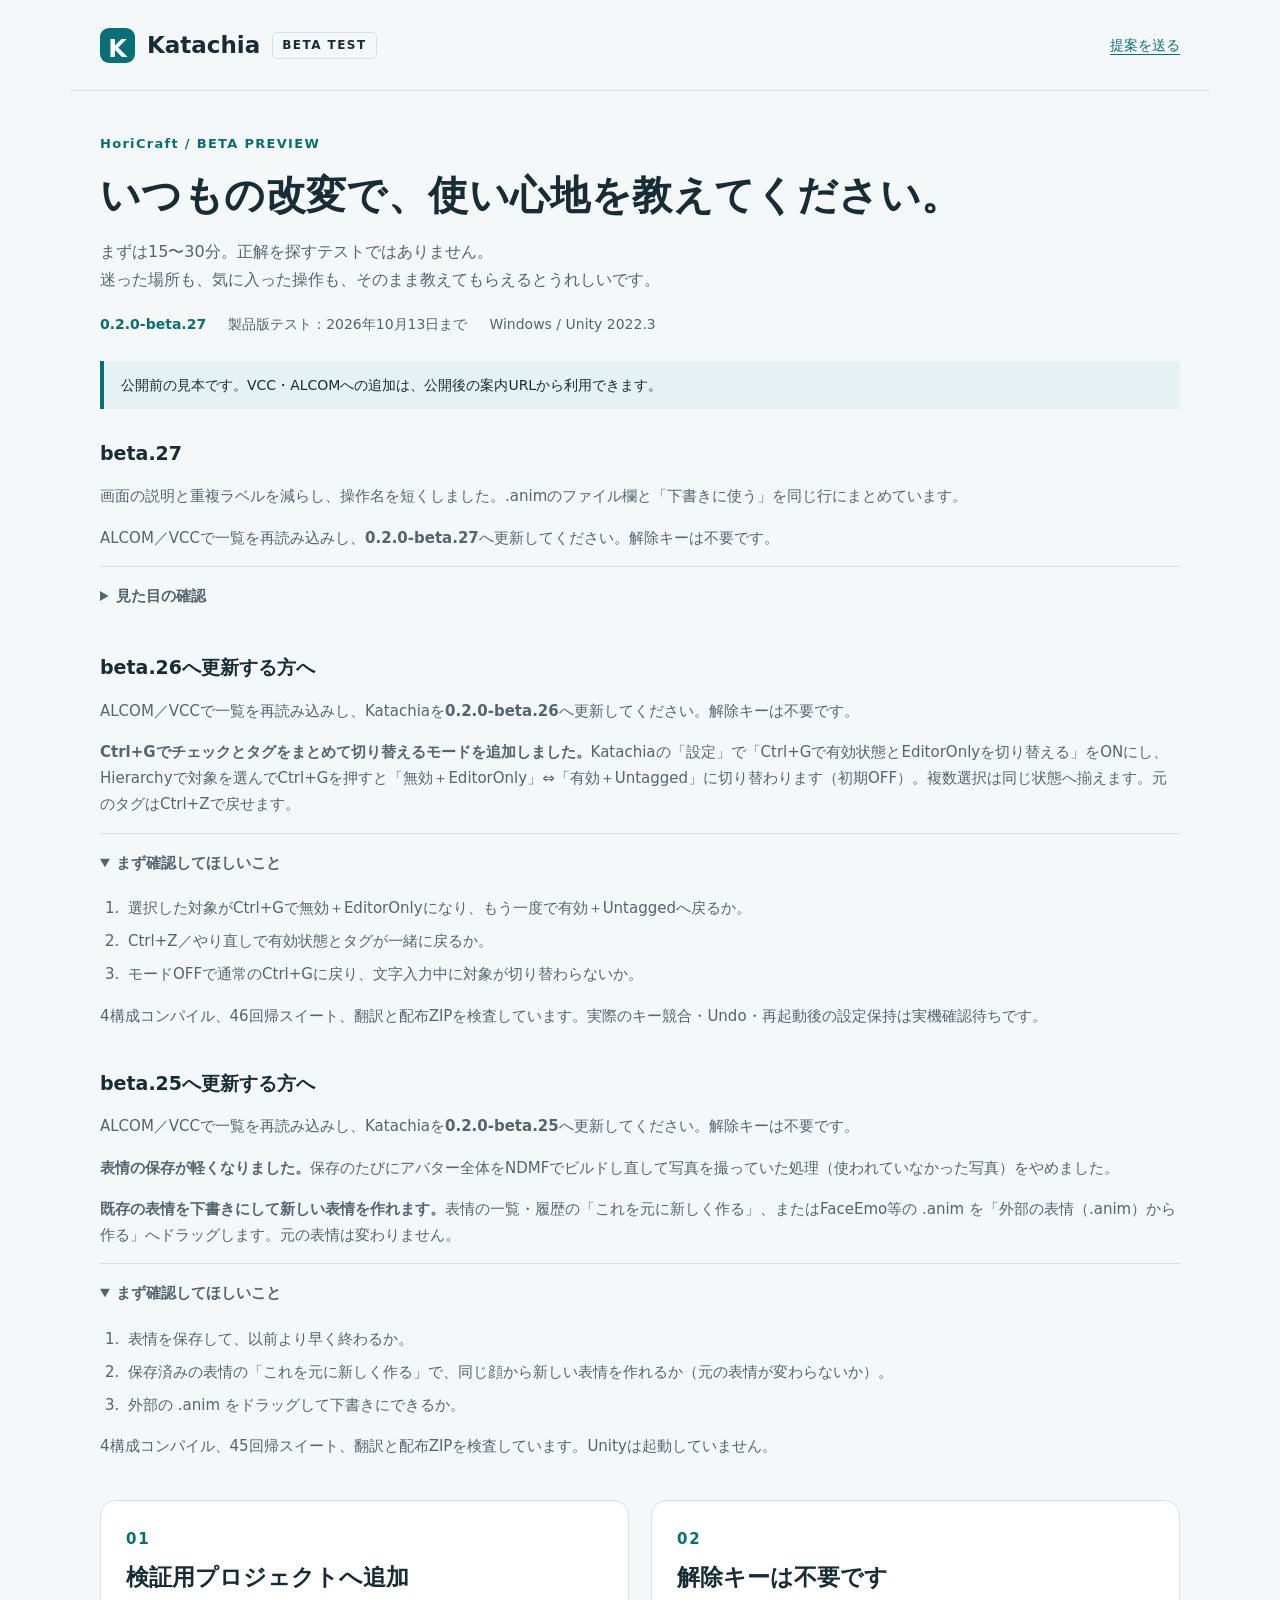
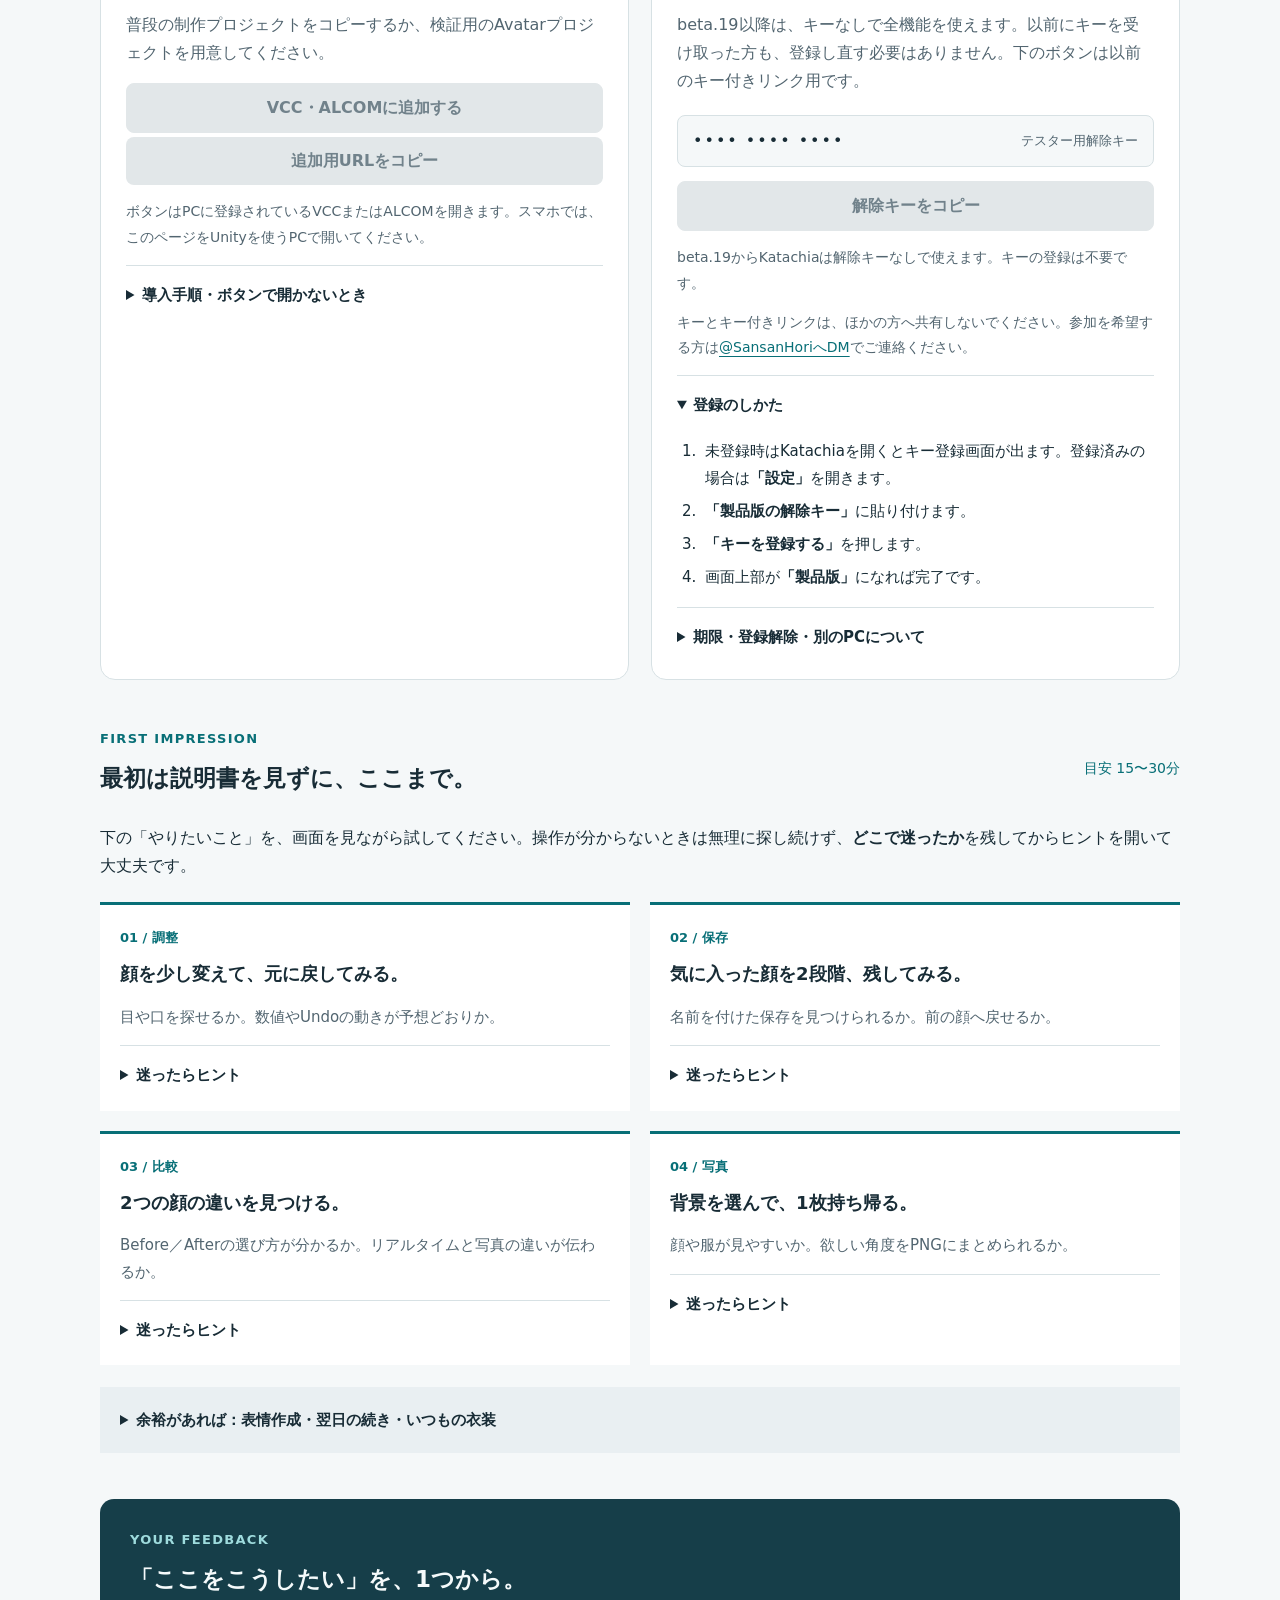
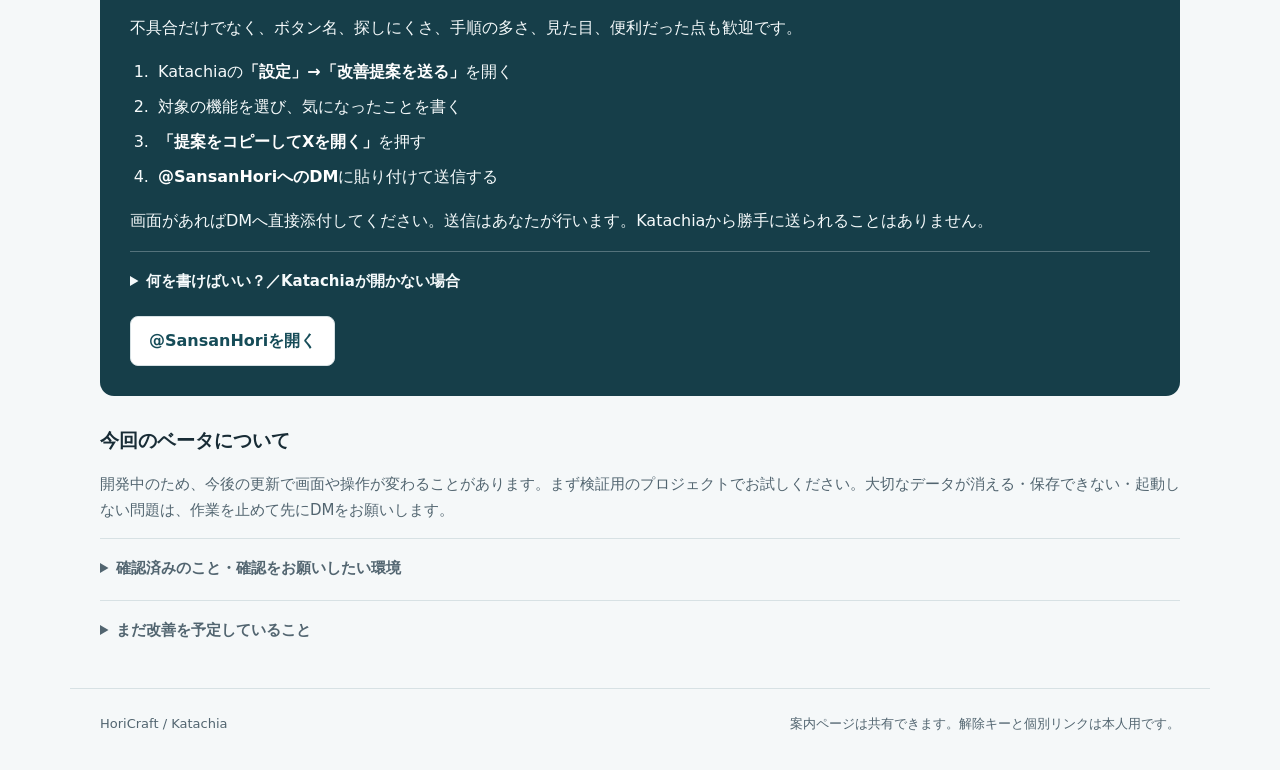
==== site/katachia/index.html @ d1d67349 "Publish Katachia beta.27 concise UI wording" ====
<!doctype html>
<html lang="ja">
<head>
<meta charset="utf-8"><meta name="viewport" content="width=device-width, initial-scale=1">
<meta name="referrer" content="no-referrer"><meta name="robots" content="noindex,nofollow,noarchive">
<meta name="description" content="Katachia ベータテストの導入、製品版キーの登録、試してほしいこと、改善提案の送り方。">
<title>Katachia｜テスターガイド</title>
<link rel="stylesheet" href="./style.css"><script type="module" src="./app.mjs"></script>
</head>
<body>
<a class="skip" href="#install">導入へ進む</a>
<header><a class="brand" href="#"><span class="symbol" aria-hidden="true">K</span>Katachia<span class="badge">BETA TEST</span></a><a class="quiet" href="#feedback">提案を送る</a></header>
<main>
<section class="intro"><p class="eyebrow">HoriCraft / BETA PREVIEW</p><h1>いつもの改変で、<br class="mobile">使い心地を教えてください。</h1><p>まずは15〜30分。正解を探すテストではありません。<br>迷った場所も、気に入った操作も、そのまま教えてもらえるとうれしいです。</p><div class="facts"><span id="version">0.2.0-beta.27</span><span>製品版テスト：2026年10月13日まで</span><span>Windows / Unity 2022.3</span></div></section>
<div id="connection" class="notice" role="status">配布情報を読み込んでいます…</div>
<section class="small-print" id="update-beta27"><h2>beta.27</h2><p>画面の説明と重複ラベルを減らし、操作名を短くしました。.animのファイル欄と「下書きに使う」を同じ行にまとめています。</p><p>ALCOM／VCCで一覧を再読み込みし、<strong>0.2.0-beta.27</strong>へ更新してください。解除キーは不要です。</p><details><summary>見た目の確認</summary><ul><li>設定・比較・撮影画面で、説明がなくても操作が分かるか。</li><li>.animのファイル欄とボタンが、狭い幅や長いファイル名でも収まるか。</li></ul><p>4構成コンパイル、46回帰スイート、翻訳979件、配布ZIPは検査済みです。実画面は確認待ちです。</p></details></section>
<section class="small-print" id="update-beta26"><h2>beta.26へ更新する方へ</h2><p>ALCOM／VCCで一覧を再読み込みし、Katachiaを<strong>0.2.0-beta.26</strong>へ更新してください。解除キーは不要です。</p><p><strong>Ctrl+Gでチェックとタグをまとめて切り替えるモードを追加しました。</strong>Katachiaの「設定」で「Ctrl+Gで有効状態とEditorOnlyを切り替える」をONにし、Hierarchyで対象を選んでCtrl+Gを押すと「無効＋EditorOnly」⇔「有効＋Untagged」に切り替わります（初期OFF）。複数選択は同じ状態へ揃えます。元のタグはCtrl+Zで戻せます。</p><details open><summary>まず確認してほしいこと</summary><ol><li>選択した対象がCtrl+Gで無効＋EditorOnlyになり、もう一度で有効＋Untaggedへ戻るか。</li><li>Ctrl+Z／やり直しで有効状態とタグが一緒に戻るか。</li><li>モードOFFで通常のCtrl+Gに戻り、文字入力中に対象が切り替わらないか。</li></ol><p>4構成コンパイル、46回帰スイート、翻訳と配布ZIPを検査しています。実際のキー競合・Undo・再起動後の設定保持は実機確認待ちです。</p></details></section>
<section class="small-print" id="update-beta25"><h2>beta.25へ更新する方へ</h2><p>ALCOM／VCCで一覧を再読み込みし、Katachiaを<strong>0.2.0-beta.25</strong>へ更新してください。解除キーは不要です。</p><p><strong>表情の保存が軽くなりました。</strong>保存のたびにアバター全体をNDMFでビルドし直して写真を撮っていた処理（使われていなかった写真）をやめました。</p><p><strong>既存の表情を下書きにして新しい表情を作れます。</strong>表情の一覧・履歴の「これを元に新しく作る」、またはFaceEmo等の .anim を「外部の表情（.anim）から作る」へドラッグします。元の表情は変わりません。</p><details open><summary>まず確認してほしいこと</summary><ol><li>表情を保存して、以前より早く終わるか。</li><li>保存済みの表情の「これを元に新しく作る」で、同じ顔から新しい表情を作れるか（元の表情が変わらないか）。</li><li>外部の .anim をドラッグして下書きにできるか。</li></ol><p>4構成コンパイル、45回帰スイート、翻訳と配布ZIPを検査しています。Unityは起動していません。</p></details></section>
<div class="onboarding">
<section id="install" class="step"><div class="step-number">01</div><h2>検証用プロジェクトへ追加</h2><p>普段の制作プロジェクトをコピーするか、検証用のAvatarプロジェクトを用意してください。</p><button id="add-repo" class="primary" disabled>VCC・ALCOMに追加する</button><button id="copy-repo" class="text-button" disabled>追加用URLをコピー</button><p class="hint">ボタンはPCに登録されているVCCまたはALCOMを開きます。スマホでは、このページをUnityを使うPCで開いてください。</p><details><summary>導入手順・ボタンで開かないとき</summary><ol><li>VCC／ALCOMでリポジトリの追加を確認します。</li><li>「ベータ版／プレリリースを表示」をONにします。</li><li>検証用プロジェクトのパッケージ管理で<strong>Katachia</strong>を追加します。</li><li>Unityを開き、上のメニューから<strong>HoriCraft → Katachia</strong>を開きます。</li></ol><p>VCCでベータが見えないとき：Settings → Packages → Show Pre-Release PackagesをON。ALCOMでは設定のプレリリース表示を確認してください。</p><p>ボタンが開かない場合は「追加用URLをコピー」し、VCCのSettings → Packages → Add Repository、またはALCOMのリポジトリ追加欄へ貼り付けてください。</p></details></section>
<section class="step"><div class="step-number">02</div><h2>解除キーは不要です</h2><p>beta.19以降は、キーなしで全機能を使えます。以前にキーを受け取った方も、登録し直す必要はありません。下のボタンは以前のキー付きリンク用です。</p><div class="key-summary"><span aria-hidden="true">•••• •••• ••••</span><span id="recipient">テスター用解除キー</span></div><button id="copy-key" class="primary" disabled>解除キーをコピー</button><p class="hint" id="key-hint">個別DMで受け取ったキー付きリンクから開くとコピーできます。Katachiaの利用には有効な解除キーが必要です。</p><p class="hint">キーとキー付きリンクは、ほかの方へ共有しないでください。参加を希望する方は<a href="https://x.com/SansanHori" target="_blank" rel="noopener noreferrer">@SansanHoriへDM</a>でご連絡ください。</p><details open><summary>登録のしかた</summary><ol><li>未登録時はKatachiaを開くとキー登録画面が出ます。登録済みの場合は<strong>「設定」</strong>を開きます。</li><li><strong>「製品版の解除キー」</strong>に貼り付けます。</li><li><strong>「キーを登録する」</strong>を押します。</li><li>画面上部が<strong>「製品版」</strong>になれば完了です。</li></ol></details><details><summary>期限・登録解除・別のPCについて</summary><p>2026年10月13日まで製品版を試せます。期限後はキー登録画面へ戻ります。保存した顔・表情・写真は削除されません。</p><p>キー登録を外す操作は、設定の「このPCのキー登録を解除」です。誤ったキーで上書きしようとしても、現在の有効な登録は維持する設計です。</p><p>キーの登録はPCごとです。更新時の再登録は通常不要です。キーが通らない場合は、キー本文を報告画像に入れず、表示された案内をDMで教えてください。</p></details></section>
</div>
<section class="try" id="try"><div class="section-title"><div><p class="eyebrow">FIRST IMPRESSION</p><h2>最初は説明書を見ずに、ここまで。</h2></div><span class="time">目安 15〜30分</span></div><p>下の「やりたいこと」を、画面を見ながら試してください。操作が分からないときは無理に探し続けず、<strong>どこで迷ったか</strong>を残してからヒントを開いて大丈夫です。</p>
<div class="missions">
<article><span>01 / 調整</span><h3>顔を少し変えて、元に戻してみる。</h3><p>目や口を探せるか。数値やUndoの動きが予想どおりか。</p><details><summary>迷ったらヒント</summary><p>アバターを選び、「顔を整える」でメッシュと項目を選びます。少し動かしてCtrl+Z／Undoで戻します。調整した値は実際のアバターにも反映されます。</p></details></article>
<article><span>02 / 保存</span><h3>気に入った顔を2段階、残してみる。</h3><p>名前を付けた保存を見つけられるか。前の顔へ戻せるか。</p><details><summary>迷ったらヒント</summary><p>「今の顔を保存」で1件保存し、少し変更してもう1件保存します。「履歴」から「この顔に戻す」で値を戻せます。顔を保存すると写真も自動撮影します。</p></details></article>
<article><span>03 / 比較</span><h3>2つの顔の違いを見つける。</h3><p>Before／Afterの選び方が分かるか。リアルタイムと写真の違いが伝わるか。</p><details><summary>迷ったらヒント</summary><p>「顔を整える」→「保存した顔と比べる」でBeforeに保存した顔、Afterに今の顔を選び、値を動かしてみてください。比較の細かい設定にある「保存した写真で比べる」では保存時の写真を使います。撮り直す場合は「写真撮影」へ進みます。</p></details></article>
<article><span>04 / 写真</span><h3>背景を選んで、1枚持ち帰る。</h3><p>顔や服が見やすいか。欲しい角度をPNGにまとめられるか。</p><details><summary>迷ったらヒント</summary><p>「写真撮影」で撮る顔と並べ方を選び、「撮影」ボタンを押します。角度を増やすときは「複数撮影設定」を開きます。背景はプレビュー付近の「背景」から選べます。完成画像は別の窓で確認でき、撮影したフォルダーへ進めます。過去の保存写真の背景は、現在の背景を変えただけでは変わりません。</p></details></article>
</div>
<details class="optional"><summary>余裕があれば：表情作成・翌日の続き・いつもの衣装</summary><p>「表情を作る」で名前を付け、「設定」→「作った表情 (.anim)」から編集できるか。シーンを保存してUnityを開き直しても、顔と写真が残るか。いつもの衣装や小さい画面でも操作しやすいか。試せる範囲で十分です。</p></details></section>
<section class="feedback" id="feedback"><p class="eyebrow">YOUR FEEDBACK</p><h2>「ここをこうしたい」を、1つから。</h2><p>不具合だけでなく、ボタン名、探しにくさ、手順の多さ、見た目、便利だった点も歓迎です。</p><ol class="feedback-route"><li>Katachiaの<strong>「設定」→「改善提案を送る」</strong>を開く</li><li>対象の機能を選び、気になったことを書く</li><li><strong>「提案をコピーしてXを開く」</strong>を押す</li><li><strong>@SansanHoriへのDM</strong>に貼り付けて送信する</li></ol><p>画面があればDMへ直接添付してください。送信はあなたが行います。Katachiaから勝手に送られることはありません。</p><details><summary>何を書けばいい？／Katachiaが開かない場合</summary><p>「何をしたかったか → 何を押したか → 何が起きたか」を短く書けば十分です。環境情報はKatachia側で自動補足します。開けない場合は、同じ内容を直接DMしてください。</p><blockquote>目だけ調整したくてEyeを押しました。項目は減りましたが、下の空白が長くて迷いました。結果に合わせて一覧が短くなるとうれしいです。</blockquote><p>キー欄・個人名・公開したくないアバターなどが写っていないか、画像を送る前に確認してください。詳細ログは手元に保存されるので、必要な場合だけ追加でお願いします。</p></details><a class="secondary" href="https://x.com/SansanHori" target="_blank" rel="noopener noreferrer">@SansanHoriを開く</a></section>
<section class="small-print"><h2>今回のベータについて</h2><p>開発中のため、今後の更新で画面や操作が変わることがあります。まず検証用のプロジェクトでお試しください。大切なデータが消える・保存できない・起動しない問題は、作業を止めて先にDMをお願いします。</p><details><summary>確認済みのこと・確認をお願いしたい環境</summary><p>開発者のWindows／Unity 2022.3.22f1環境では、キー登録、再起動後の製品版維持、無効キー入力時の登録保持、解除と再登録、更新後の顔と写真の保持を確認しています。beta.7のハート背景は、保存後の背景変更とUnity再起動後にも保持されました。</p><p>beta.9はTest Projectへの更新、製品版の維持、既存の顔と写真の保持を本人確認済みです。Sioで正面PNGの位置、結果の全体表示、比較の移動操作なども確認しています。過去の本人結果を、beta.17の合格には転記していません。beta.17の実操作・新規導入は確認をお願いします。すべてのアバターや衣装、背景・角度での保証ではありません。Unity 6は未検証です。</p></details><details><summary>まだ改善を予定していること</summary><p>beta.17ではNDMF準備待ちと撮影・比較の挙動を整理しました。実際の髪や材質、表情・ポーズごとの描画は引き続き確認が必要です。X共有は利用者が最後に選ぶ操作です。気になった点は、予定にありそうでも送っていただいて大丈夫です。</p></details></section>
<div id="toast" role="status" aria-live="polite"></div>
<dialog id="copy-fallback"><h2>選択してコピーしてください</h2><p>ブラウザが自動コピーを許可しませんでした。下の文字を選択し、Ctrl+C（スマホは長押し）でコピーできます。</p><textarea id="copy-value" readonly spellcheck="false" aria-label="コピーする文字"></textarea><button id="close-copy">閉じる</button></dialog>
</main><footer>HoriCraft / Katachia <span>案内ページは共有できます。解除キーと個別リンクは本人用です。</span></footer>
</body></html>
---- site/katachia/style.css ----
:root{color-scheme:light;--ink:#182c36;--muted:#526570;--accent:#086f77;--edge:#d7e1e4;--paper:#f5f8f9;font-family:system-ui,-apple-system,"Segoe UI","Noto Sans JP",sans-serif;font-size:16px;line-height:1.75}*{box-sizing:border-box}body{margin:0;background:var(--paper);color:var(--ink)}button,a,summary{-webkit-tap-highlight-color:transparent}a{color:var(--accent);text-underline-offset:4px}a:focus-visible,button:focus-visible,summary:focus-visible,textarea:focus-visible{outline:3px solid #df7c23;outline-offset:4px}header,main,footer{max-width:1140px;margin:auto}header{padding:25px 30px;display:flex;align-items:center;justify-content:space-between;gap:16px;border-bottom:1px solid var(--edge)}.brand{display:flex;gap:12px;align-items:center;text-decoration:none;color:var(--ink);font-size:23px;font-weight:750;flex-wrap:wrap}.symbol{display:grid;place-items:center;width:35px;height:35px;background:var(--accent);color:white;border-radius:9px;font-size:24px}.badge{font-size:12px;letter-spacing:.12em;border:1px solid var(--edge);padding:2px 9px;border-radius:5px}.quiet{font-size:14px;white-space:nowrap}main{padding:0 30px}.intro{padding:42px 0 24px}.eyebrow{color:var(--accent);font-size:13px;font-weight:750;letter-spacing:.1em;margin:0 0 10px}h1{font-size:clamp(26px,3.7vw,40px);line-height:1.45;letter-spacing:.01em;margin:0 0 14px}h2{font-size:23px;line-height:1.55;margin:8px 0 12px}h3{font-size:18px;line-height:1.6;margin:9px 0}.intro>p:not(.eyebrow){color:var(--muted);margin:0 0 18px}.facts{display:flex;gap:8px 22px;flex-wrap:wrap;font-size:14px;color:var(--muted)}.facts span:first-child{color:var(--accent);font-weight:750}.notice{padding:12px 17px;border-left:4px solid var(--accent);background:#e5f1f2;font-size:14px;margin:0 0 24px}.notice.error{background:#fff0e7;border-color:#a95412}.onboarding{display:grid;grid-template-columns:1fr 1fr;gap:22px}.step{background:white;border:1px solid var(--edge);border-radius:15px;padding:25px}.step-number{color:var(--accent);font-size:15px;font-weight:800;letter-spacing:.12em}.step>p{color:var(--muted)}button,.secondary{font:inherit;font-weight:650;font-size:16px;cursor:pointer;min-height:48px;border-radius:8px;padding:10px 18px;border:1px solid var(--edge);display:inline-block}.primary{width:100%;background:var(--accent);color:white;border-color:var(--accent)}button:hover:not(:disabled),.secondary:hover{filter:brightness(.94)}button:disabled{background:#e2e7e9;color:#71828b;border-color:#e2e7e9;cursor:not-allowed}.text-button{display:block;width:100%;background:transparent;color:var(--accent);border:0;margin:4px 0 10px}.hint{font-size:14px;color:var(--muted);line-height:1.8}details{border-top:1px solid var(--edge);margin-top:15px;padding-top:12px}summary{cursor:pointer;font-weight:650;font-size:15px;padding:4px 0}details p,details li{font-size:15px}ol{padding-left:24px}li{padding-left:4px;margin-bottom:7px}.key-summary{border:1px solid var(--edge);background:var(--paper);border-radius:8px;margin:20px 0 14px;padding:11px 15px;display:flex;align-items:center;justify-content:space-between;gap:12px;flex-wrap:wrap}.key-summary>span:first-child{letter-spacing:2px}.key-summary>span:last-child{font-size:13px;color:var(--muted)}.try{margin-top:48px}.section-title{display:flex;justify-content:space-between;align-items:center;gap:12px;flex-wrap:wrap}.time{color:var(--accent);font-size:14px}.missions{display:grid;grid-template-columns:1fr 1fr;gap:20px;margin:22px 0}.missions article{border-top:3px solid var(--accent);padding:18px 20px;background:white}.missions article>span{font-size:13px;color:var(--accent);font-weight:700}.missions article>p{color:var(--muted);font-size:15px}.optional{background:#e9eff2;padding:16px 20px;border:0}.feedback{margin:46px 0 28px;padding:30px;background:#163e49;color:#f5fafb;border-radius:14px}.feedback .eyebrow{color:#9edbdd}.feedback details{border-color:#54727b}.feedback .secondary{background:white;color:#164c58;margin-top:18px;text-decoration:none}.feedback-route{counter-reset:route}.feedback strong{color:#fff}blockquote{border-left:3px solid #80c7cc;margin:14px 0;padding:7px 18px;background:#24535f}.small-print{margin:30px 0 40px;color:var(--muted);font-size:15px}.small-print h2{font-size:19px;color:var(--ink)}footer{border-top:1px solid var(--edge);padding:24px 30px 35px;font-size:13px;color:var(--muted);display:flex;justify-content:space-between;gap:15px;flex-wrap:wrap}.mobile{display:none}.skip{position:absolute;left:-9999px}.skip:focus{left:20px;top:10px;z-index:9;background:white;padding:10px}#toast:not(:empty){position:fixed;bottom:20px;left:50%;transform:translateX(-50%);max-width:min(92vw,650px);padding:14px 24px;background:#142d38;color:white;border-radius:9px;box-shadow:0 5px 30px #0003;z-index:10;font-size:15px}dialog{border:1px solid var(--edge);border-radius:12px;max-width:560px;width:90vw;padding:24px}dialog::backdrop{background:#142d3899}textarea{width:100%;min-height:160px;resize:vertical;overflow-wrap:anywhere;font:14px/1.6 monospace;margin:12px 0}@media(max-width:720px){header{padding:18px 18px}.brand{font-size:20px;gap:8px}.badge{font-size:11px}main{padding:0 18px}.intro{padding-top:30px}.onboarding,.missions{grid-template-columns:1fr}.step{padding:22px}.feedback{padding:23px}.mobile{display:initial}.facts{gap:6px 14px}.try{margin-top:32px}h2{font-size:21px}footer{padding:22px 18px}.quiet{font-size:13px}}@media(prefers-reduced-motion:no-preference){html{scroll-behavior:smooth}}@media print{header,.onboarding button,.feedback .secondary,#toast,dialog{display:none}body{background:white;color:black}.onboarding,.missions{display:block}.step,.missions article{break-inside:avoid;margin-bottom:12px}.feedback{color:black;background:white;border:1px solid #ccc}.feedback .eyebrow,.feedback strong{color:black}details{display:block}footer{font-size:12px}}
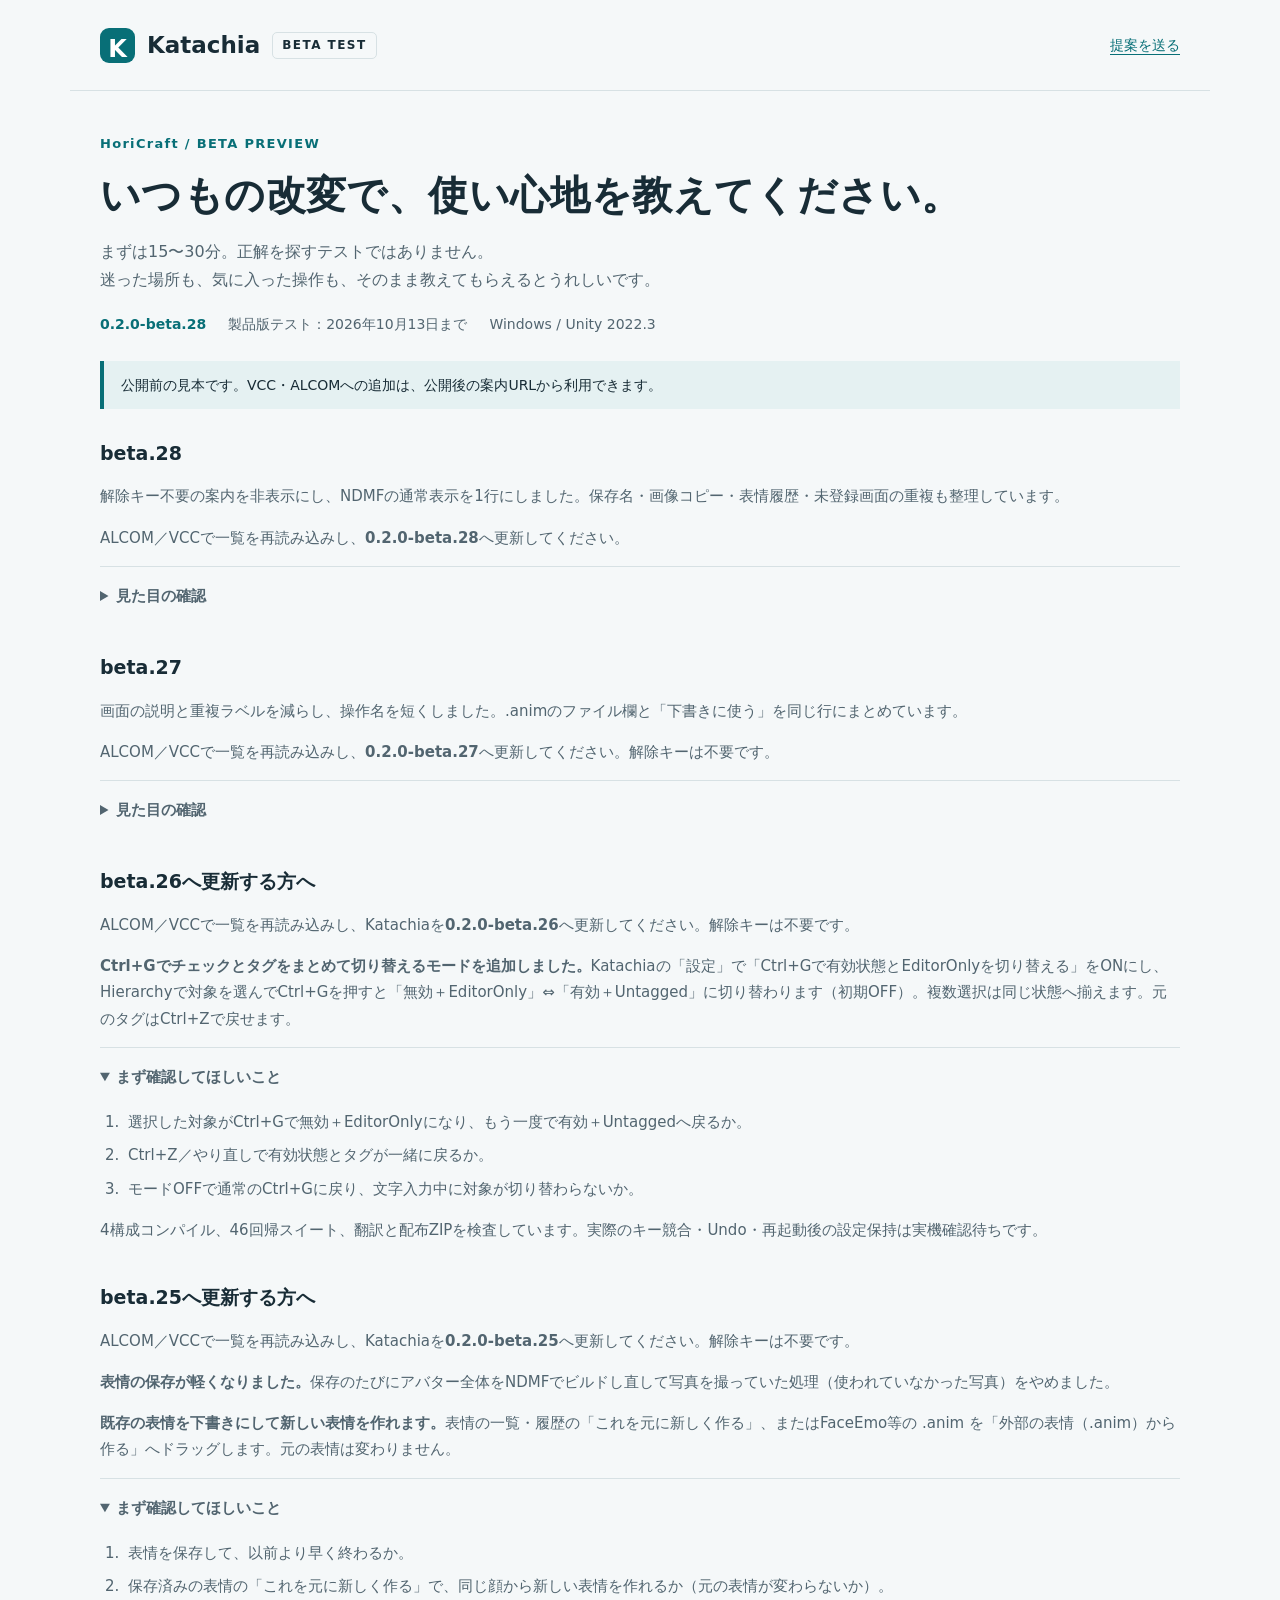
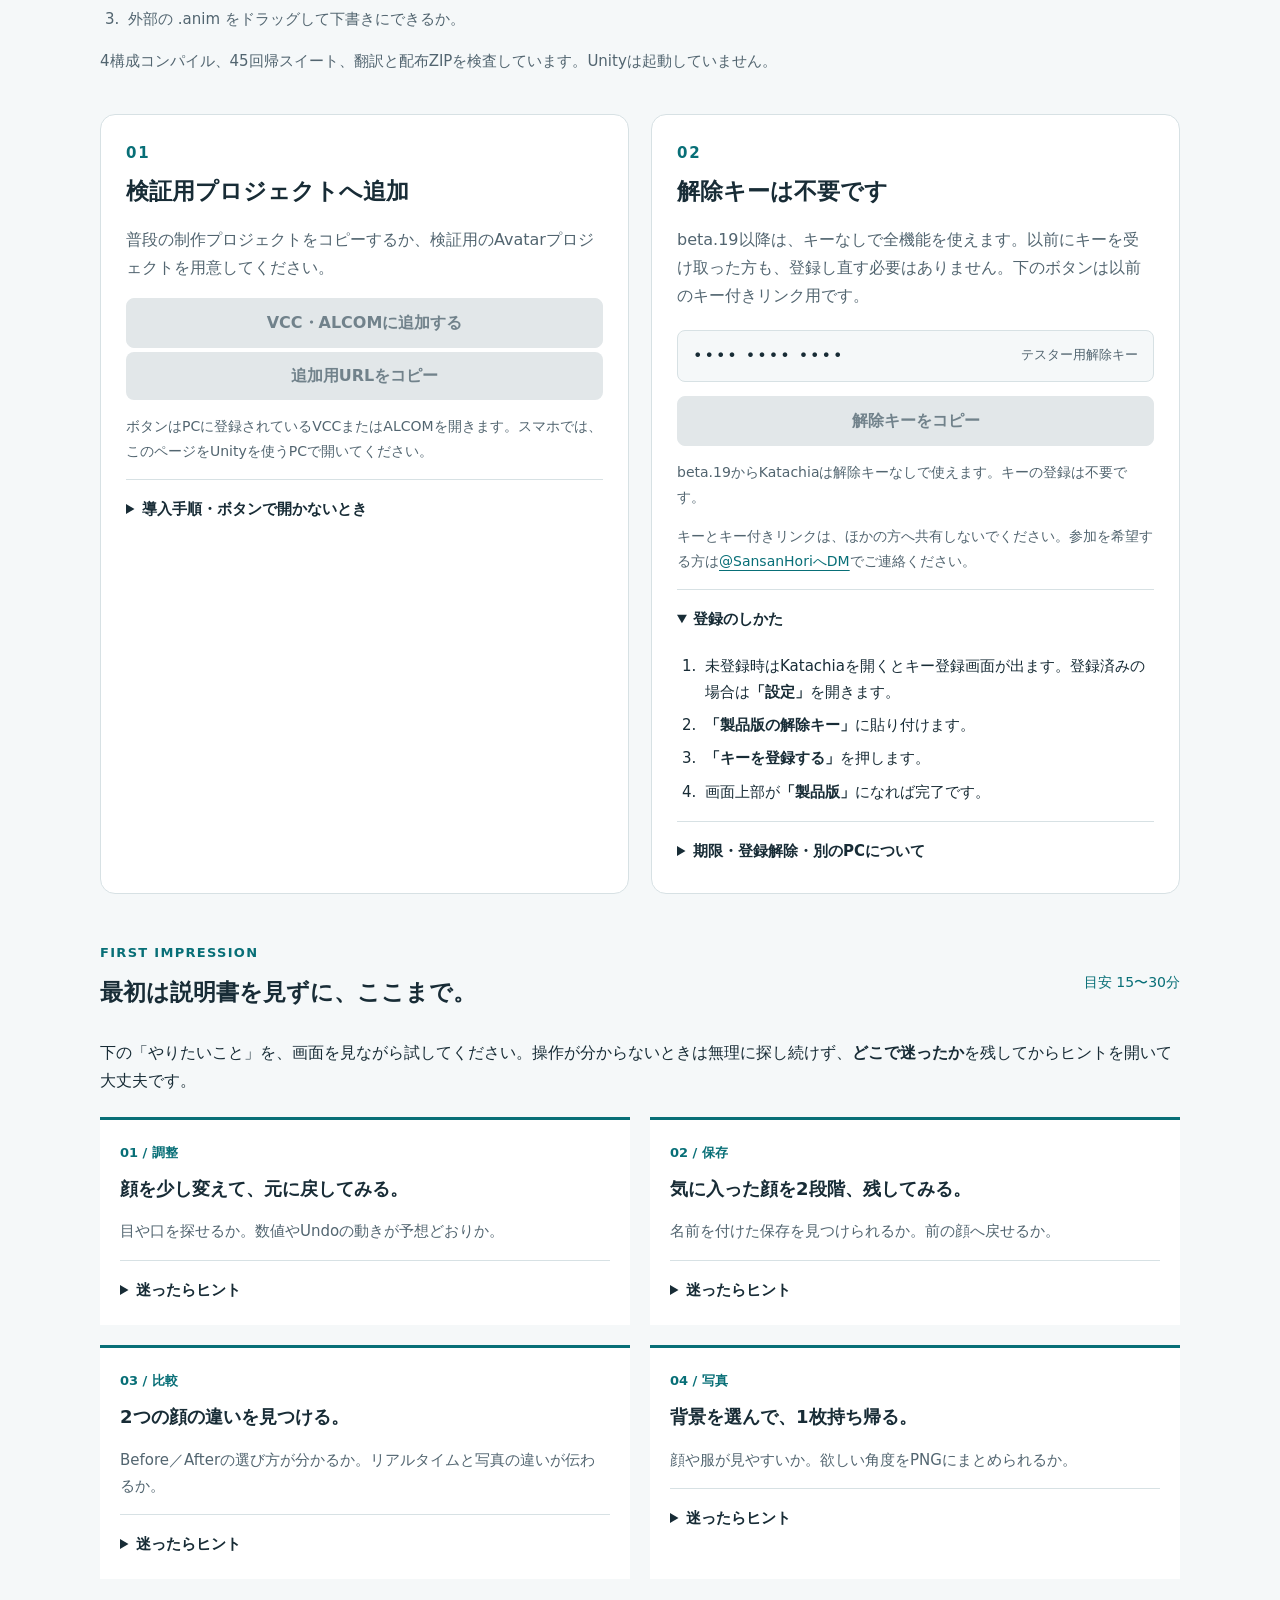
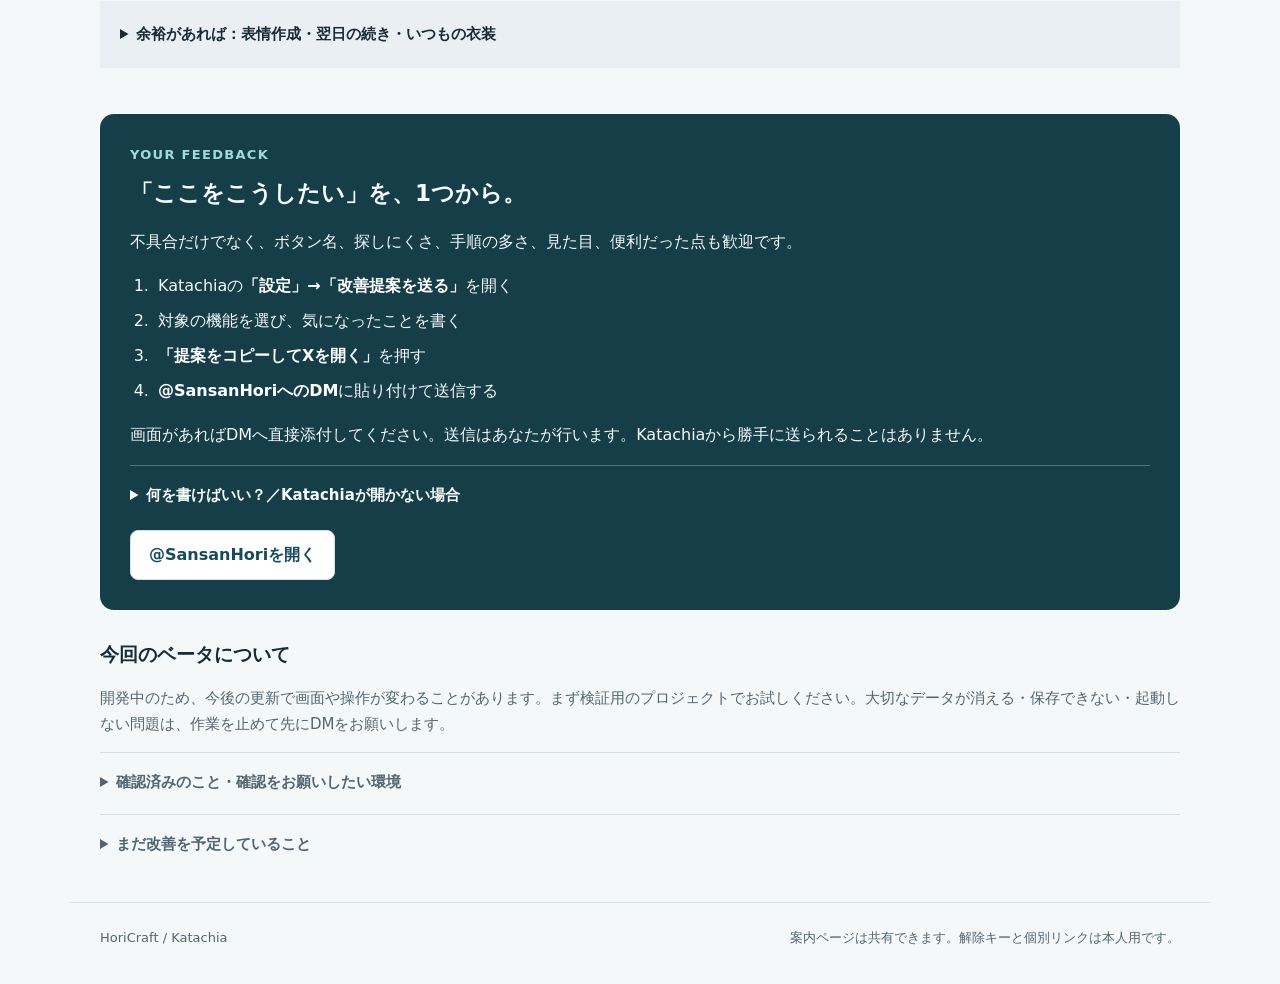
==== commit 99499cbd: "Publish Katachia beta.28 visual-review cleanup" ====
--- a/site/katachia/index.html
+++ b/site/katachia/index.html
@@ -11,8 +11,9 @@
 <a class="skip" href="#install">導入へ進む</a>
 <header><a class="brand" href="#"><span class="symbol" aria-hidden="true">K</span>Katachia<span class="badge">BETA TEST</span></a><a class="quiet" href="#feedback">提案を送る</a></header>
 <main>
-<section class="intro"><p class="eyebrow">HoriCraft / BETA PREVIEW</p><h1>いつもの改変で、<br class="mobile">使い心地を教えてください。</h1><p>まずは15〜30分。正解を探すテストではありません。<br>迷った場所も、気に入った操作も、そのまま教えてもらえるとうれしいです。</p><div class="facts"><span id="version">0.2.0-beta.27</span><span>製品版テスト：2026年10月13日まで</span><span>Windows / Unity 2022.3</span></div></section>
+<section class="intro"><p class="eyebrow">HoriCraft / BETA PREVIEW</p><h1>いつもの改変で、<br class="mobile">使い心地を教えてください。</h1><p>まずは15〜30分。正解を探すテストではありません。<br>迷った場所も、気に入った操作も、そのまま教えてもらえるとうれしいです。</p><div class="facts"><span id="version">0.2.0-beta.28</span><span>製品版テスト：2026年10月13日まで</span><span>Windows / Unity 2022.3</span></div></section>
 <div id="connection" class="notice" role="status">配布情報を読み込んでいます…</div>
+<section class="small-print" id="update-beta28"><h2>beta.28</h2><p>解除キー不要の案内を非表示にし、NDMFの通常表示を1行にしました。保存名・画像コピー・表情履歴・未登録画面の重複も整理しています。</p><p>ALCOM／VCCで一覧を再読み込みし、<strong>0.2.0-beta.28</strong>へ更新してください。</p><details><summary>見た目の確認</summary><p>設定・表情履歴・未登録画面で、必要な操作と注意が分かるか確認してください。4構成コンパイル、46回帰スイート、翻訳977件、配布ZIPは検査済みです。β28の実画面は確認待ちです。</p></details></section>
 <section class="small-print" id="update-beta27"><h2>beta.27</h2><p>画面の説明と重複ラベルを減らし、操作名を短くしました。.animのファイル欄と「下書きに使う」を同じ行にまとめています。</p><p>ALCOM／VCCで一覧を再読み込みし、<strong>0.2.0-beta.27</strong>へ更新してください。解除キーは不要です。</p><details><summary>見た目の確認</summary><ul><li>設定・比較・撮影画面で、説明がなくても操作が分かるか。</li><li>.animのファイル欄とボタンが、狭い幅や長いファイル名でも収まるか。</li></ul><p>4構成コンパイル、46回帰スイート、翻訳979件、配布ZIPは検査済みです。実画面は確認待ちです。</p></details></section>
 <section class="small-print" id="update-beta26"><h2>beta.26へ更新する方へ</h2><p>ALCOM／VCCで一覧を再読み込みし、Katachiaを<strong>0.2.0-beta.26</strong>へ更新してください。解除キーは不要です。</p><p><strong>Ctrl+Gでチェックとタグをまとめて切り替えるモードを追加しました。</strong>Katachiaの「設定」で「Ctrl+Gで有効状態とEditorOnlyを切り替える」をONにし、Hierarchyで対象を選んでCtrl+Gを押すと「無効＋EditorOnly」⇔「有効＋Untagged」に切り替わります（初期OFF）。複数選択は同じ状態へ揃えます。元のタグはCtrl+Zで戻せます。</p><details open><summary>まず確認してほしいこと</summary><ol><li>選択した対象がCtrl+Gで無効＋EditorOnlyになり、もう一度で有効＋Untaggedへ戻るか。</li><li>Ctrl+Z／やり直しで有効状態とタグが一緒に戻るか。</li><li>モードOFFで通常のCtrl+Gに戻り、文字入力中に対象が切り替わらないか。</li></ol><p>4構成コンパイル、46回帰スイート、翻訳と配布ZIPを検査しています。実際のキー競合・Undo・再起動後の設定保持は実機確認待ちです。</p></details></section>
 <section class="small-print" id="update-beta25"><h2>beta.25へ更新する方へ</h2><p>ALCOM／VCCで一覧を再読み込みし、Katachiaを<strong>0.2.0-beta.25</strong>へ更新してください。解除キーは不要です。</p><p><strong>表情の保存が軽くなりました。</strong>保存のたびにアバター全体をNDMFでビルドし直して写真を撮っていた処理（使われていなかった写真）をやめました。</p><p><strong>既存の表情を下書きにして新しい表情を作れます。</strong>表情の一覧・履歴の「これを元に新しく作る」、またはFaceEmo等の .anim を「外部の表情（.anim）から作る」へドラッグします。元の表情は変わりません。</p><details open><summary>まず確認してほしいこと</summary><ol><li>表情を保存して、以前より早く終わるか。</li><li>保存済みの表情の「これを元に新しく作る」で、同じ顔から新しい表情を作れるか（元の表情が変わらないか）。</li><li>外部の .anim をドラッグして下書きにできるか。</li></ol><p>4構成コンパイル、45回帰スイート、翻訳と配布ZIPを検査しています。Unityは起動していません。</p></details></section>
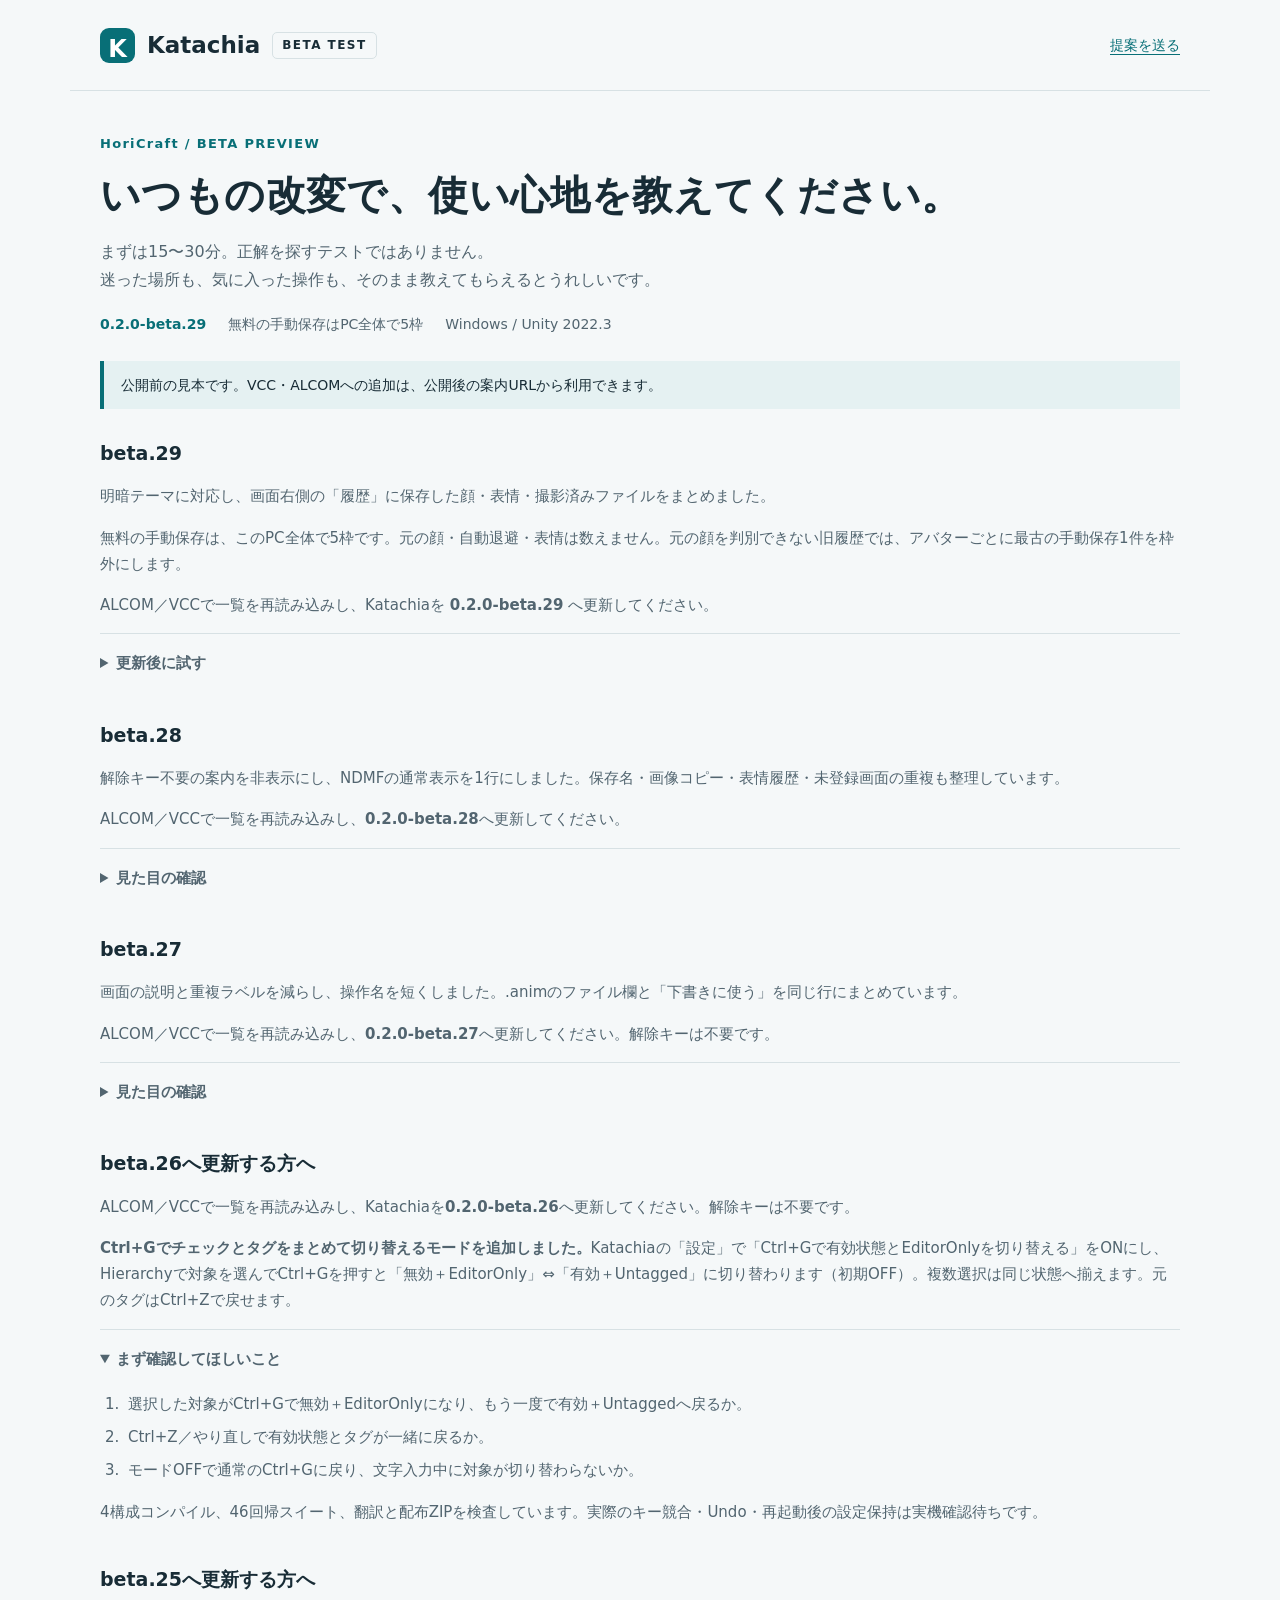
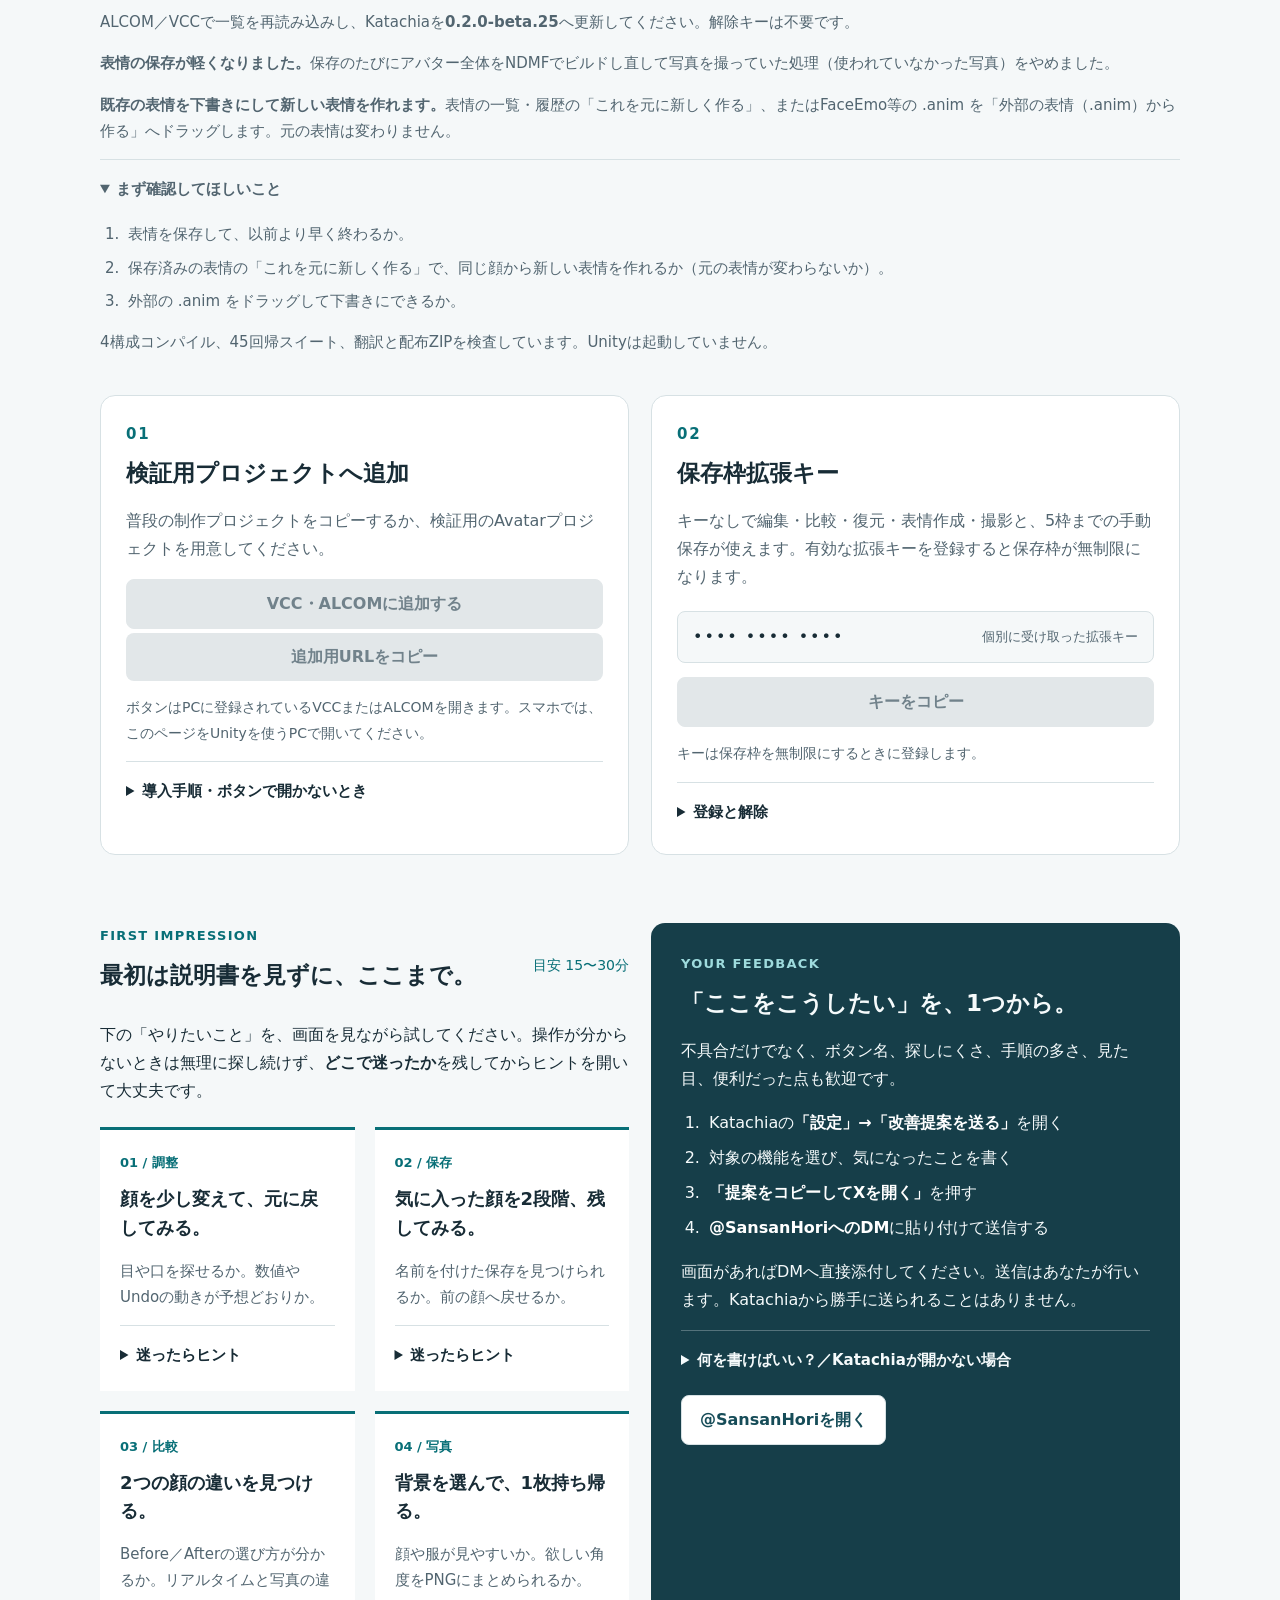
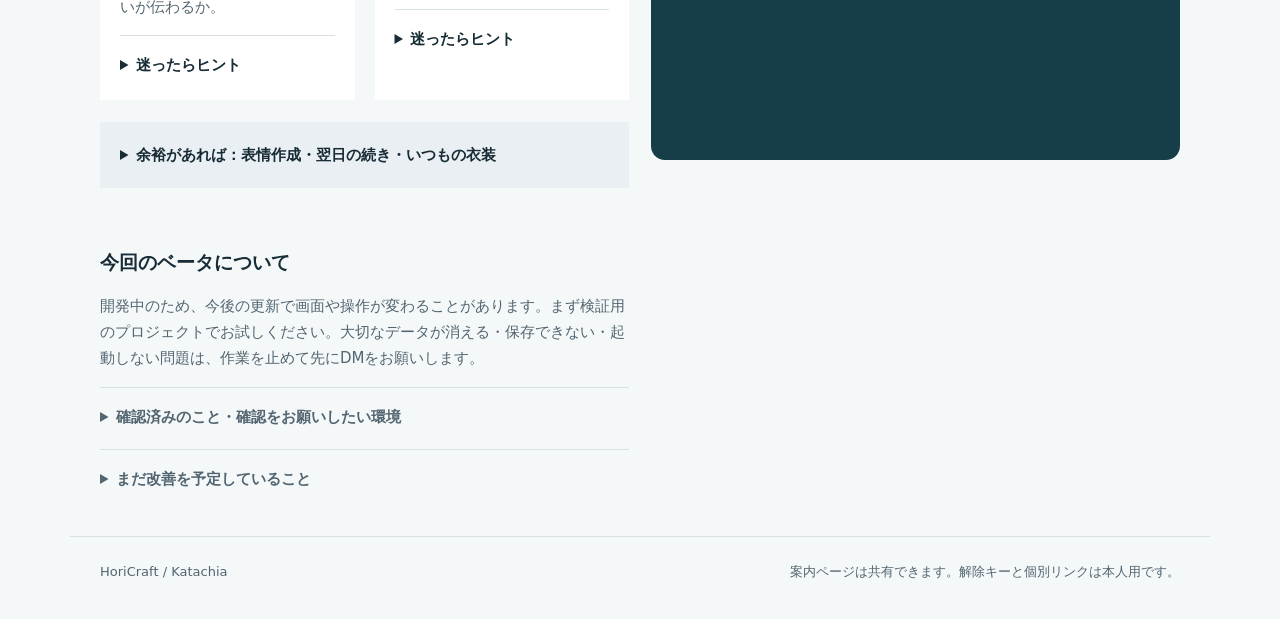
==== commit ed1612ab: "Publish Katachia beta.29 UI redesign and save slots" ====
--- a/site/katachia/index.html
+++ b/site/katachia/index.html
@@ -3,7 +3,7 @@
 <head>
 <meta charset="utf-8"><meta name="viewport" content="width=device-width, initial-scale=1">
 <meta name="referrer" content="no-referrer"><meta name="robots" content="noindex,nofollow,noarchive">
-<meta name="description" content="Katachia ベータテストの導入、製品版キーの登録、試してほしいこと、改善提案の送り方。">
+<meta name="description" content="Katachia ベータテストの導入、保存枠拡張キーの登録、試してほしいこと、改善提案の送り方。">
 <title>Katachia｜テスターガイド</title>
 <link rel="stylesheet" href="./style.css"><script type="module" src="./app.mjs"></script>
 </head>
@@ -11,16 +11,36 @@
 <a class="skip" href="#install">導入へ進む</a>
 <header><a class="brand" href="#"><span class="symbol" aria-hidden="true">K</span>Katachia<span class="badge">BETA TEST</span></a><a class="quiet" href="#feedback">提案を送る</a></header>
 <main>
-<section class="intro"><p class="eyebrow">HoriCraft / BETA PREVIEW</p><h1>いつもの改変で、<br class="mobile">使い心地を教えてください。</h1><p>まずは15〜30分。正解を探すテストではありません。<br>迷った場所も、気に入った操作も、そのまま教えてもらえるとうれしいです。</p><div class="facts"><span id="version">0.2.0-beta.28</span><span>製品版テスト：2026年10月13日まで</span><span>Windows / Unity 2022.3</span></div></section>
+<section class="intro"><p class="eyebrow">HoriCraft / BETA PREVIEW</p><h1>いつもの改変で、<br class="mobile">使い心地を教えてください。</h1><p>まずは15〜30分。正解を探すテストではありません。<br>迷った場所も、気に入った操作も、そのまま教えてもらえるとうれしいです。</p><div class="facts"><span id="version">0.2.0-beta.29</span><span>無料の手動保存はPC全体で5枠</span><span>Windows / Unity 2022.3</span></div></section>
 <div id="connection" class="notice" role="status">配布情報を読み込んでいます…</div>
+<section class="small-print" id="update-beta29">
+  <h2>beta.29</h2>
+  <p>明暗テーマに対応し、画面右側の「履歴」に保存した顔・表情・撮影済みファイルをまとめました。</p>
+  <p>無料の手動保存は、このPC全体で5枠です。元の顔・自動退避・表情は数えません。元の顔を判別できない旧履歴では、アバターごとに最古の手動保存1件を枠外にします。</p>
+  <p>ALCOM／VCCで一覧を再読み込みし、Katachiaを <strong>0.2.0-beta.29</strong> へ更新してください。</p>
+  <details><summary>更新後に試す</summary><ol>
+    <li>ヘッダーの「履歴」から3タブを開き、顔の比較や表情編集に戻れるか確認する。</li>
+    <li>保存ボタン横の枠数と、設定の「保存枠を管理する」の内訳を確認する。</li>
+    <li>無料の5枠を使い切った状態で、新規の手動保存が止まり、比較・復元・表情作成・撮影が使えることを確認する。</li>
+  </ol><p>コンパイルと自動回帰、配布ZIPを検査済みです。Unity上の実操作は確認待ちです。</p></details>
+</section>
 <section class="small-print" id="update-beta28"><h2>beta.28</h2><p>解除キー不要の案内を非表示にし、NDMFの通常表示を1行にしました。保存名・画像コピー・表情履歴・未登録画面の重複も整理しています。</p><p>ALCOM／VCCで一覧を再読み込みし、<strong>0.2.0-beta.28</strong>へ更新してください。</p><details><summary>見た目の確認</summary><p>設定・表情履歴・未登録画面で、必要な操作と注意が分かるか確認してください。4構成コンパイル、46回帰スイート、翻訳977件、配布ZIPは検査済みです。β28の実画面は確認待ちです。</p></details></section>
 <section class="small-print" id="update-beta27"><h2>beta.27</h2><p>画面の説明と重複ラベルを減らし、操作名を短くしました。.animのファイル欄と「下書きに使う」を同じ行にまとめています。</p><p>ALCOM／VCCで一覧を再読み込みし、<strong>0.2.0-beta.27</strong>へ更新してください。解除キーは不要です。</p><details><summary>見た目の確認</summary><ul><li>設定・比較・撮影画面で、説明がなくても操作が分かるか。</li><li>.animのファイル欄とボタンが、狭い幅や長いファイル名でも収まるか。</li></ul><p>4構成コンパイル、46回帰スイート、翻訳979件、配布ZIPは検査済みです。実画面は確認待ちです。</p></details></section>
 <section class="small-print" id="update-beta26"><h2>beta.26へ更新する方へ</h2><p>ALCOM／VCCで一覧を再読み込みし、Katachiaを<strong>0.2.0-beta.26</strong>へ更新してください。解除キーは不要です。</p><p><strong>Ctrl+Gでチェックとタグをまとめて切り替えるモードを追加しました。</strong>Katachiaの「設定」で「Ctrl+Gで有効状態とEditorOnlyを切り替える」をONにし、Hierarchyで対象を選んでCtrl+Gを押すと「無効＋EditorOnly」⇔「有効＋Untagged」に切り替わります（初期OFF）。複数選択は同じ状態へ揃えます。元のタグはCtrl+Zで戻せます。</p><details open><summary>まず確認してほしいこと</summary><ol><li>選択した対象がCtrl+Gで無効＋EditorOnlyになり、もう一度で有効＋Untaggedへ戻るか。</li><li>Ctrl+Z／やり直しで有効状態とタグが一緒に戻るか。</li><li>モードOFFで通常のCtrl+Gに戻り、文字入力中に対象が切り替わらないか。</li></ol><p>4構成コンパイル、46回帰スイート、翻訳と配布ZIPを検査しています。実際のキー競合・Undo・再起動後の設定保持は実機確認待ちです。</p></details></section>
 <section class="small-print" id="update-beta25"><h2>beta.25へ更新する方へ</h2><p>ALCOM／VCCで一覧を再読み込みし、Katachiaを<strong>0.2.0-beta.25</strong>へ更新してください。解除キーは不要です。</p><p><strong>表情の保存が軽くなりました。</strong>保存のたびにアバター全体をNDMFでビルドし直して写真を撮っていた処理（使われていなかった写真）をやめました。</p><p><strong>既存の表情を下書きにして新しい表情を作れます。</strong>表情の一覧・履歴の「これを元に新しく作る」、またはFaceEmo等の .anim を「外部の表情（.anim）から作る」へドラッグします。元の表情は変わりません。</p><details open><summary>まず確認してほしいこと</summary><ol><li>表情を保存して、以前より早く終わるか。</li><li>保存済みの表情の「これを元に新しく作る」で、同じ顔から新しい表情を作れるか（元の表情が変わらないか）。</li><li>外部の .anim をドラッグして下書きにできるか。</li></ol><p>4構成コンパイル、45回帰スイート、翻訳と配布ZIPを検査しています。Unityは起動していません。</p></details></section>
 <div class="onboarding">
 <section id="install" class="step"><div class="step-number">01</div><h2>検証用プロジェクトへ追加</h2><p>普段の制作プロジェクトをコピーするか、検証用のAvatarプロジェクトを用意してください。</p><button id="add-repo" class="primary" disabled>VCC・ALCOMに追加する</button><button id="copy-repo" class="text-button" disabled>追加用URLをコピー</button><p class="hint">ボタンはPCに登録されているVCCまたはALCOMを開きます。スマホでは、このページをUnityを使うPCで開いてください。</p><details><summary>導入手順・ボタンで開かないとき</summary><ol><li>VCC／ALCOMでリポジトリの追加を確認します。</li><li>「ベータ版／プレリリースを表示」をONにします。</li><li>検証用プロジェクトのパッケージ管理で<strong>Katachia</strong>を追加します。</li><li>Unityを開き、上のメニューから<strong>HoriCraft → Katachia</strong>を開きます。</li></ol><p>VCCでベータが見えないとき：Settings → Packages → Show Pre-Release PackagesをON。ALCOMでは設定のプレリリース表示を確認してください。</p><p>ボタンが開かない場合は「追加用URLをコピー」し、VCCのSettings → Packages → Add Repository、またはALCOMのリポジトリ追加欄へ貼り付けてください。</p></details></section>
-<section class="step"><div class="step-number">02</div><h2>解除キーは不要です</h2><p>beta.19以降は、キーなしで全機能を使えます。以前にキーを受け取った方も、登録し直す必要はありません。下のボタンは以前のキー付きリンク用です。</p><div class="key-summary"><span aria-hidden="true">•••• •••• ••••</span><span id="recipient">テスター用解除キー</span></div><button id="copy-key" class="primary" disabled>解除キーをコピー</button><p class="hint" id="key-hint">個別DMで受け取ったキー付きリンクから開くとコピーできます。Katachiaの利用には有効な解除キーが必要です。</p><p class="hint">キーとキー付きリンクは、ほかの方へ共有しないでください。参加を希望する方は<a href="https://x.com/SansanHori" target="_blank" rel="noopener noreferrer">@SansanHoriへDM</a>でご連絡ください。</p><details open><summary>登録のしかた</summary><ol><li>未登録時はKatachiaを開くとキー登録画面が出ます。登録済みの場合は<strong>「設定」</strong>を開きます。</li><li><strong>「製品版の解除キー」</strong>に貼り付けます。</li><li><strong>「キーを登録する」</strong>を押します。</li><li>画面上部が<strong>「製品版」</strong>になれば完了です。</li></ol></details><details><summary>期限・登録解除・別のPCについて</summary><p>2026年10月13日まで製品版を試せます。期限後はキー登録画面へ戻ります。保存した顔・表情・写真は削除されません。</p><p>キー登録を外す操作は、設定の「このPCのキー登録を解除」です。誤ったキーで上書きしようとしても、現在の有効な登録は維持する設計です。</p><p>キーの登録はPCごとです。更新時の再登録は通常不要です。キーが通らない場合は、キー本文を報告画像に入れず、表示された案内をDMで教えてください。</p></details></section>
-</div>
+<section class="step"><div class="step-number">02</div>
+  <h2>保存枠拡張キー</h2>
+  <p>キーなしで編集・比較・復元・表情作成・撮影と、5枠までの手動保存が使えます。有効な拡張キーを登録すると保存枠が無制限になります。</p>
+  <div class="key-summary"><span aria-hidden="true">•••• •••• ••••</span><span id="recipient">個別に受け取った拡張キー</span></div>
+  <button id="copy-key" class="primary" disabled>キーをコピー</button>
+  <p class="hint" id="key-hint">個別リンクから開くと、受け取ったキーをコピーできます。</p>
+  <details><summary>登録と解除</summary>
+    <p>UnityのKatachiaを開き、「設定」→「保存枠拡張キー」でキーを貼り付け、「キーを登録する」を押してください。登録済みの有効なキーはそのまま使えます。購入者は設定からBOOTH購入履歴を開けます。</p>
+    <p>「このPCのキー登録を解除」で無料の5枠に戻ります。保存済みの顔・表情・写真は保持されます。キーや個別リンクは本人だけで保管してください。</p>
+  </details>
+</section>
 <section class="try" id="try"><div class="section-title"><div><p class="eyebrow">FIRST IMPRESSION</p><h2>最初は説明書を見ずに、ここまで。</h2></div><span class="time">目安 15〜30分</span></div><p>下の「やりたいこと」を、画面を見ながら試してください。操作が分からないときは無理に探し続けず、<strong>どこで迷ったか</strong>を残してからヒントを開いて大丈夫です。</p>
 <div class="missions">
 <article><span>01 / 調整</span><h3>顔を少し変えて、元に戻してみる。</h3><p>目や口を探せるか。数値やUndoの動きが予想どおりか。</p><details><summary>迷ったらヒント</summary><p>アバターを選び、「顔を整える」でメッシュと項目を選びます。少し動かしてCtrl+Z／Undoで戻します。調整した値は実際のアバターにも反映されます。</p></details></article>
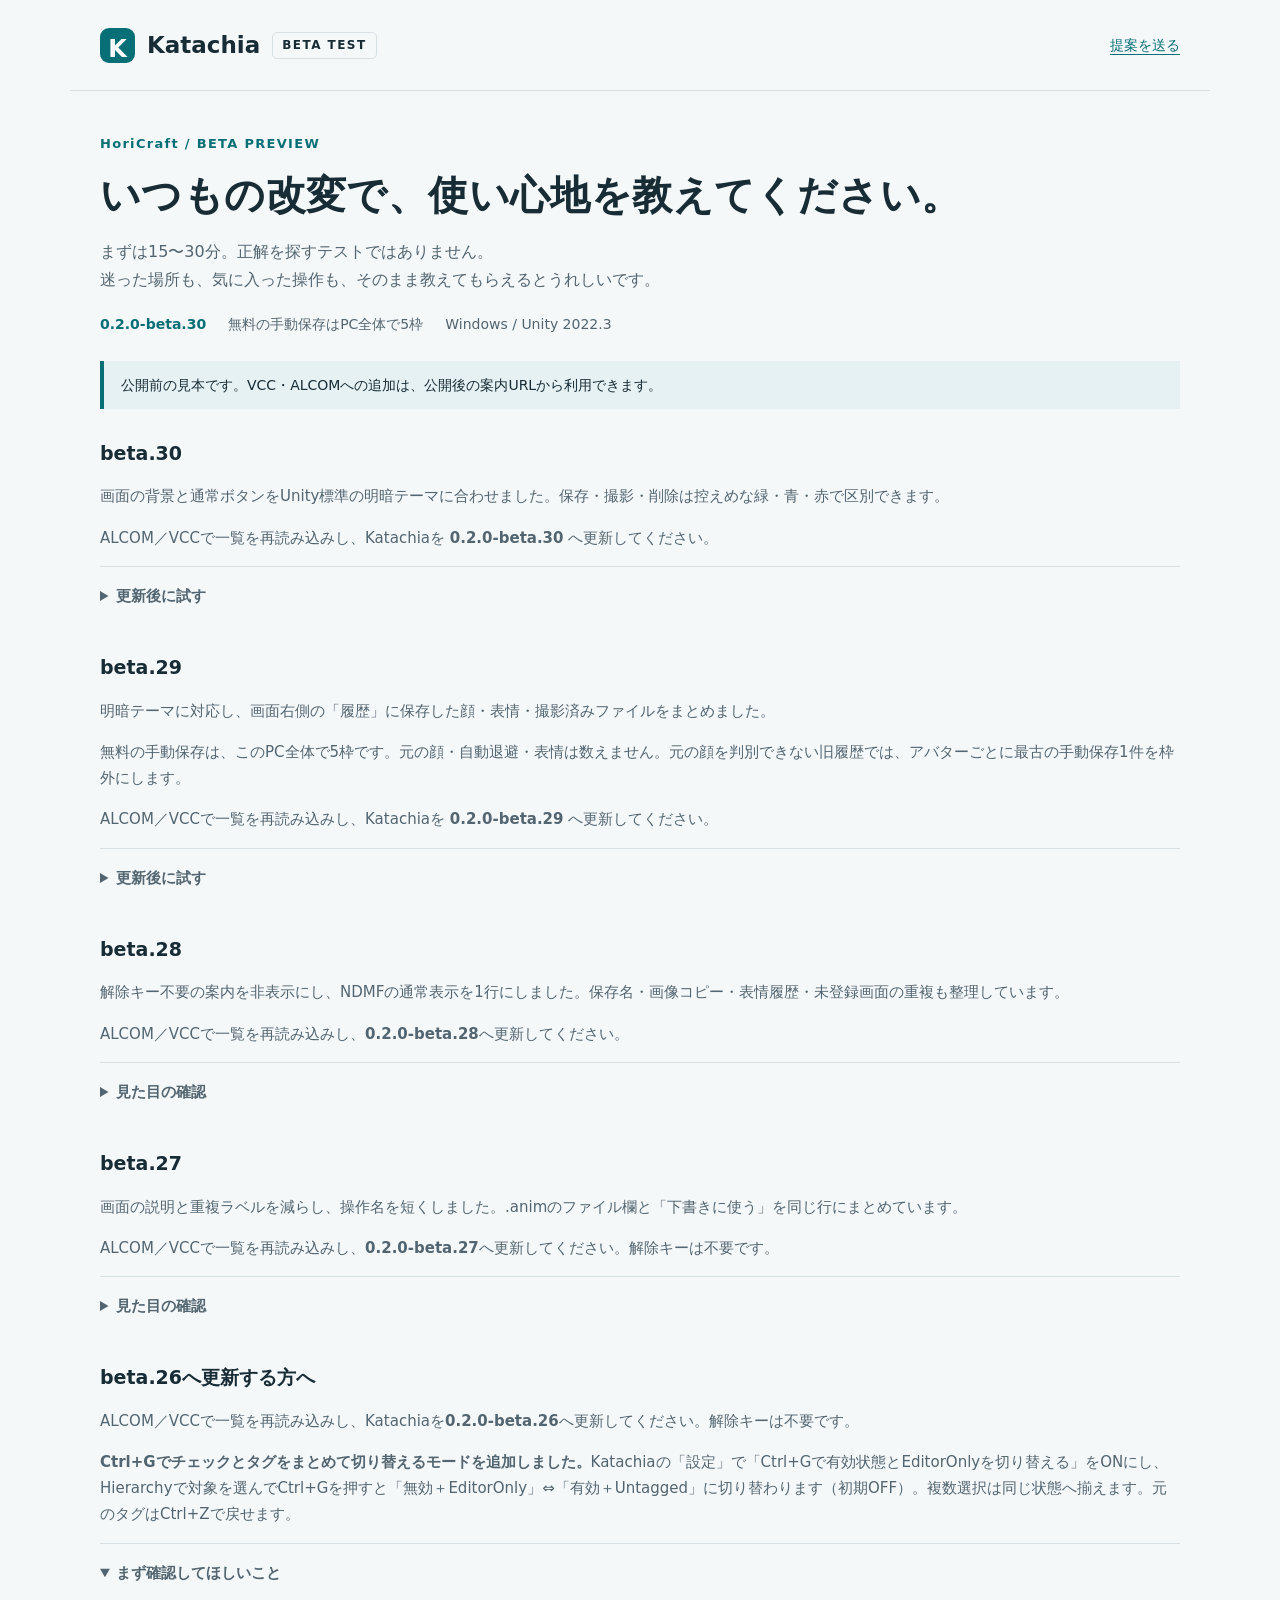
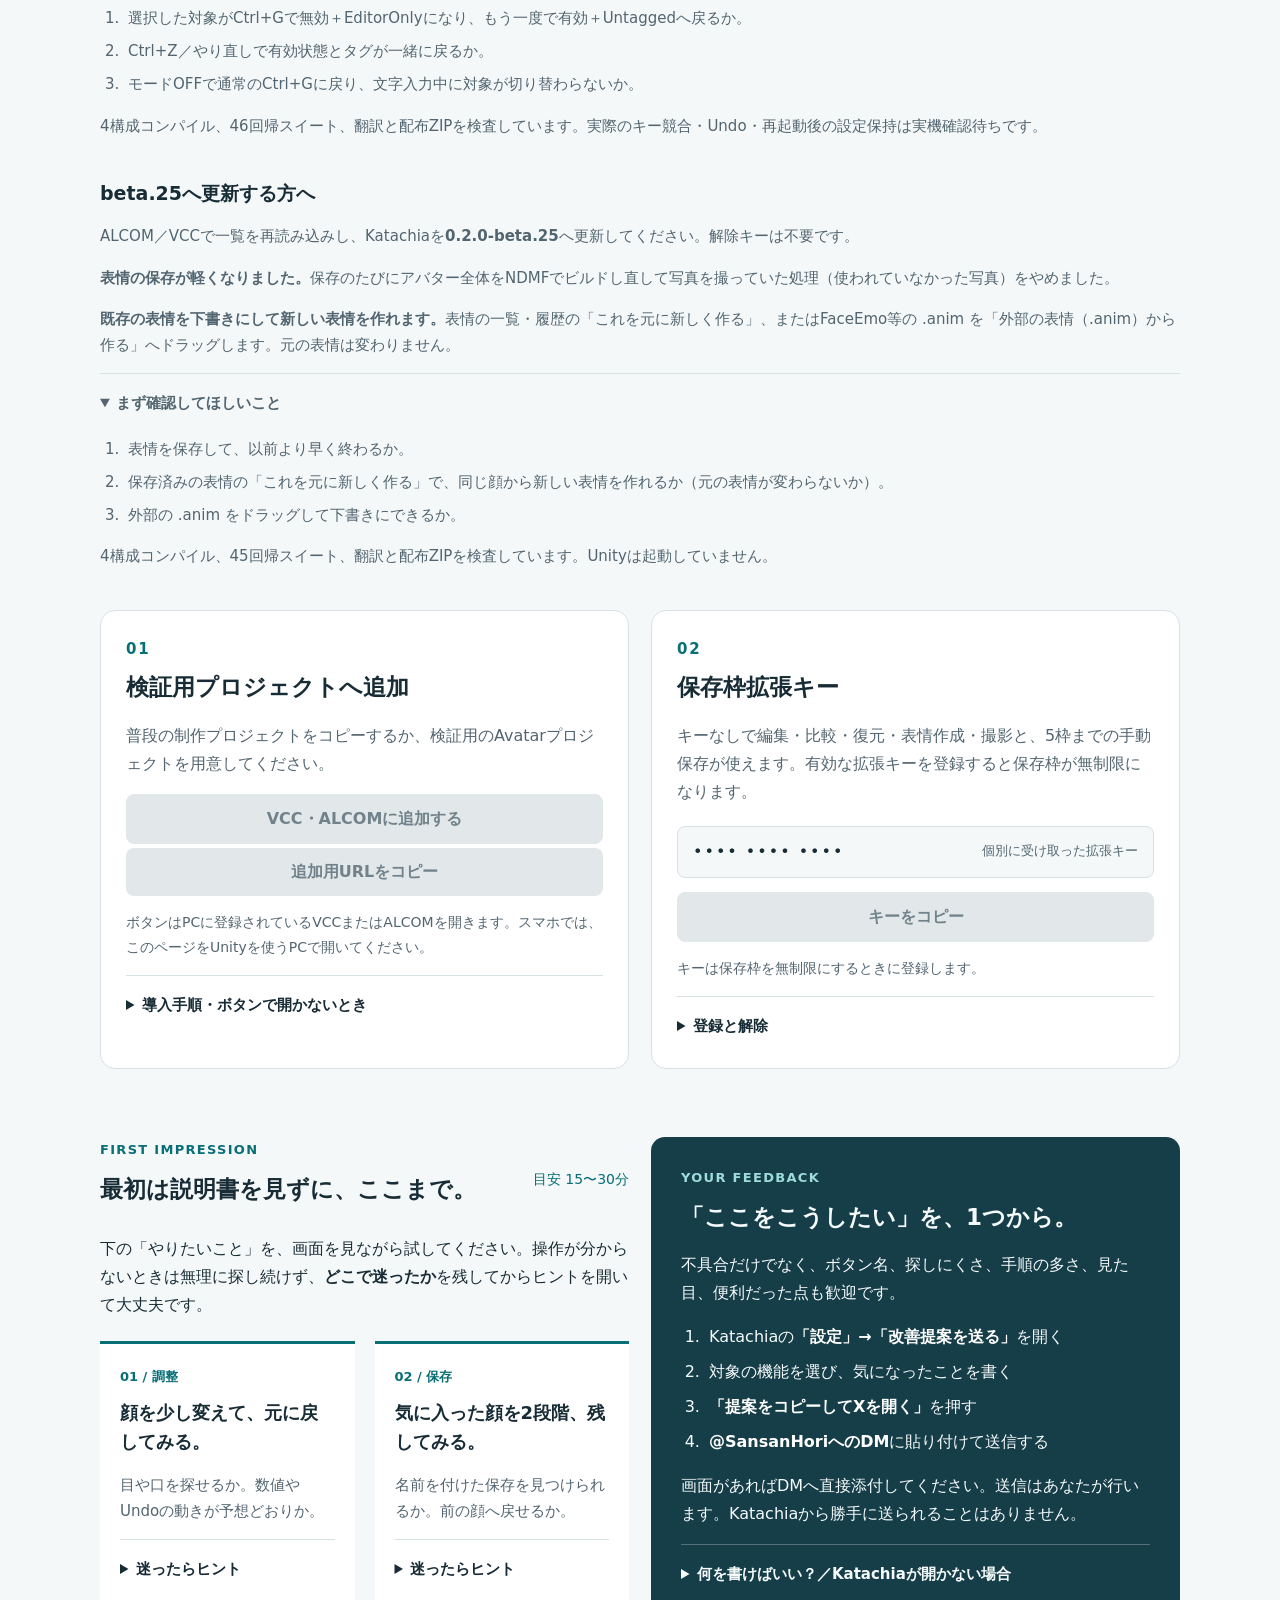
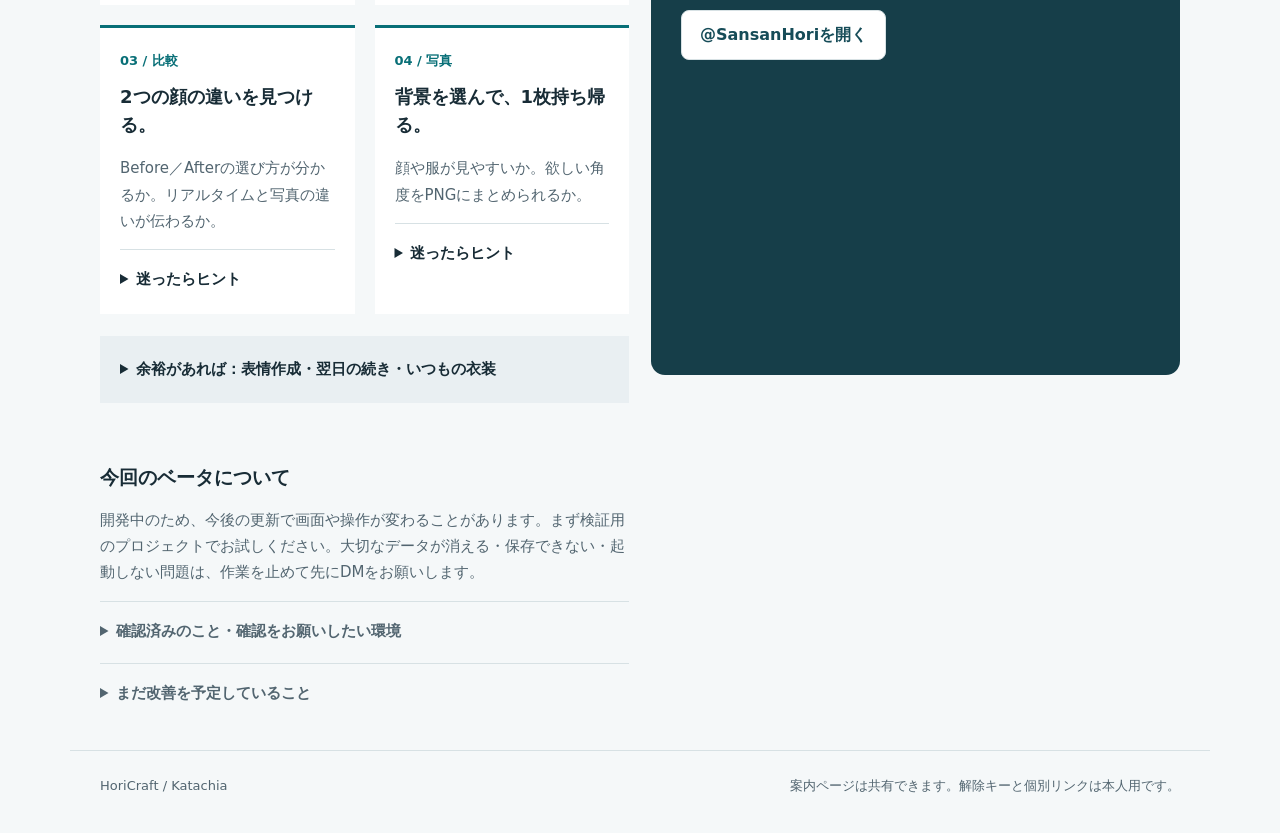
==== commit fb88ec34: "Publish Katachia beta.30 Unity Editor colors" ====
--- a/site/katachia/index.html
+++ b/site/katachia/index.html
@@ -11,8 +11,14 @@
 <a class="skip" href="#install">導入へ進む</a>
 <header><a class="brand" href="#"><span class="symbol" aria-hidden="true">K</span>Katachia<span class="badge">BETA TEST</span></a><a class="quiet" href="#feedback">提案を送る</a></header>
 <main>
-<section class="intro"><p class="eyebrow">HoriCraft / BETA PREVIEW</p><h1>いつもの改変で、<br class="mobile">使い心地を教えてください。</h1><p>まずは15〜30分。正解を探すテストではありません。<br>迷った場所も、気に入った操作も、そのまま教えてもらえるとうれしいです。</p><div class="facts"><span id="version">0.2.0-beta.29</span><span>無料の手動保存はPC全体で5枠</span><span>Windows / Unity 2022.3</span></div></section>
+<section class="intro"><p class="eyebrow">HoriCraft / BETA PREVIEW</p><h1>いつもの改変で、<br class="mobile">使い心地を教えてください。</h1><p>まずは15〜30分。正解を探すテストではありません。<br>迷った場所も、気に入った操作も、そのまま教えてもらえるとうれしいです。</p><div class="facts"><span id="version">0.2.0-beta.30</span><span>無料の手動保存はPC全体で5枠</span><span>Windows / Unity 2022.3</span></div></section>
 <div id="connection" class="notice" role="status">配布情報を読み込んでいます…</div>
+<section class="small-print" id="update-beta30">
+  <h2>beta.30</h2>
+  <p>画面の背景と通常ボタンをUnity標準の明暗テーマに合わせました。保存・撮影・削除は控えめな緑・青・赤で区別できます。</p>
+  <p>ALCOM／VCCで一覧を再読み込みし、Katachiaを <strong>0.2.0-beta.30</strong> へ更新してください。</p>
+  <details><summary>更新後に試す</summary><p>Unityのライト・ダークテーマで、Katachiaの背景が周囲になじみ、通常・選択中・押下中・無効のボタンを見分けられるか確認してください。</p></details>
+</section>
 <section class="small-print" id="update-beta29">
   <h2>beta.29</h2>
   <p>明暗テーマに対応し、画面右側の「履歴」に保存した顔・表情・撮影済みファイルをまとめました。</p>
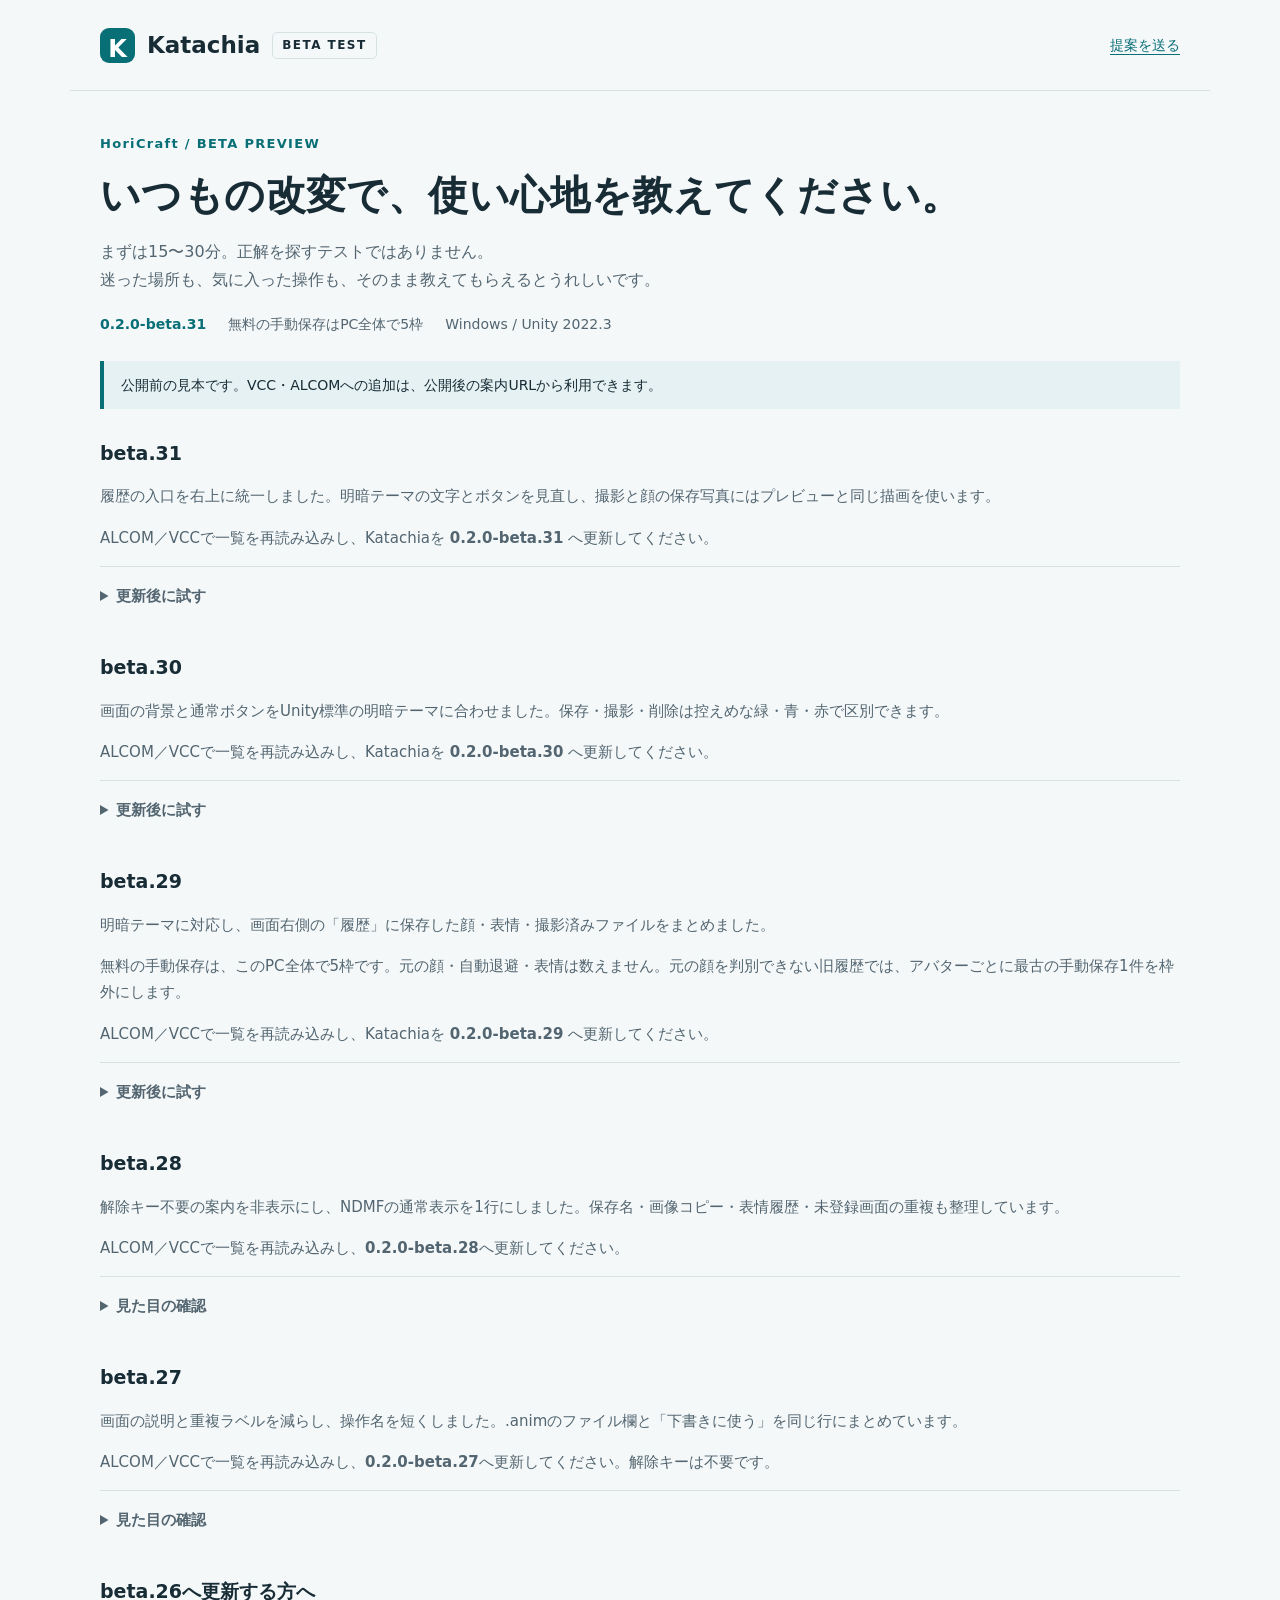
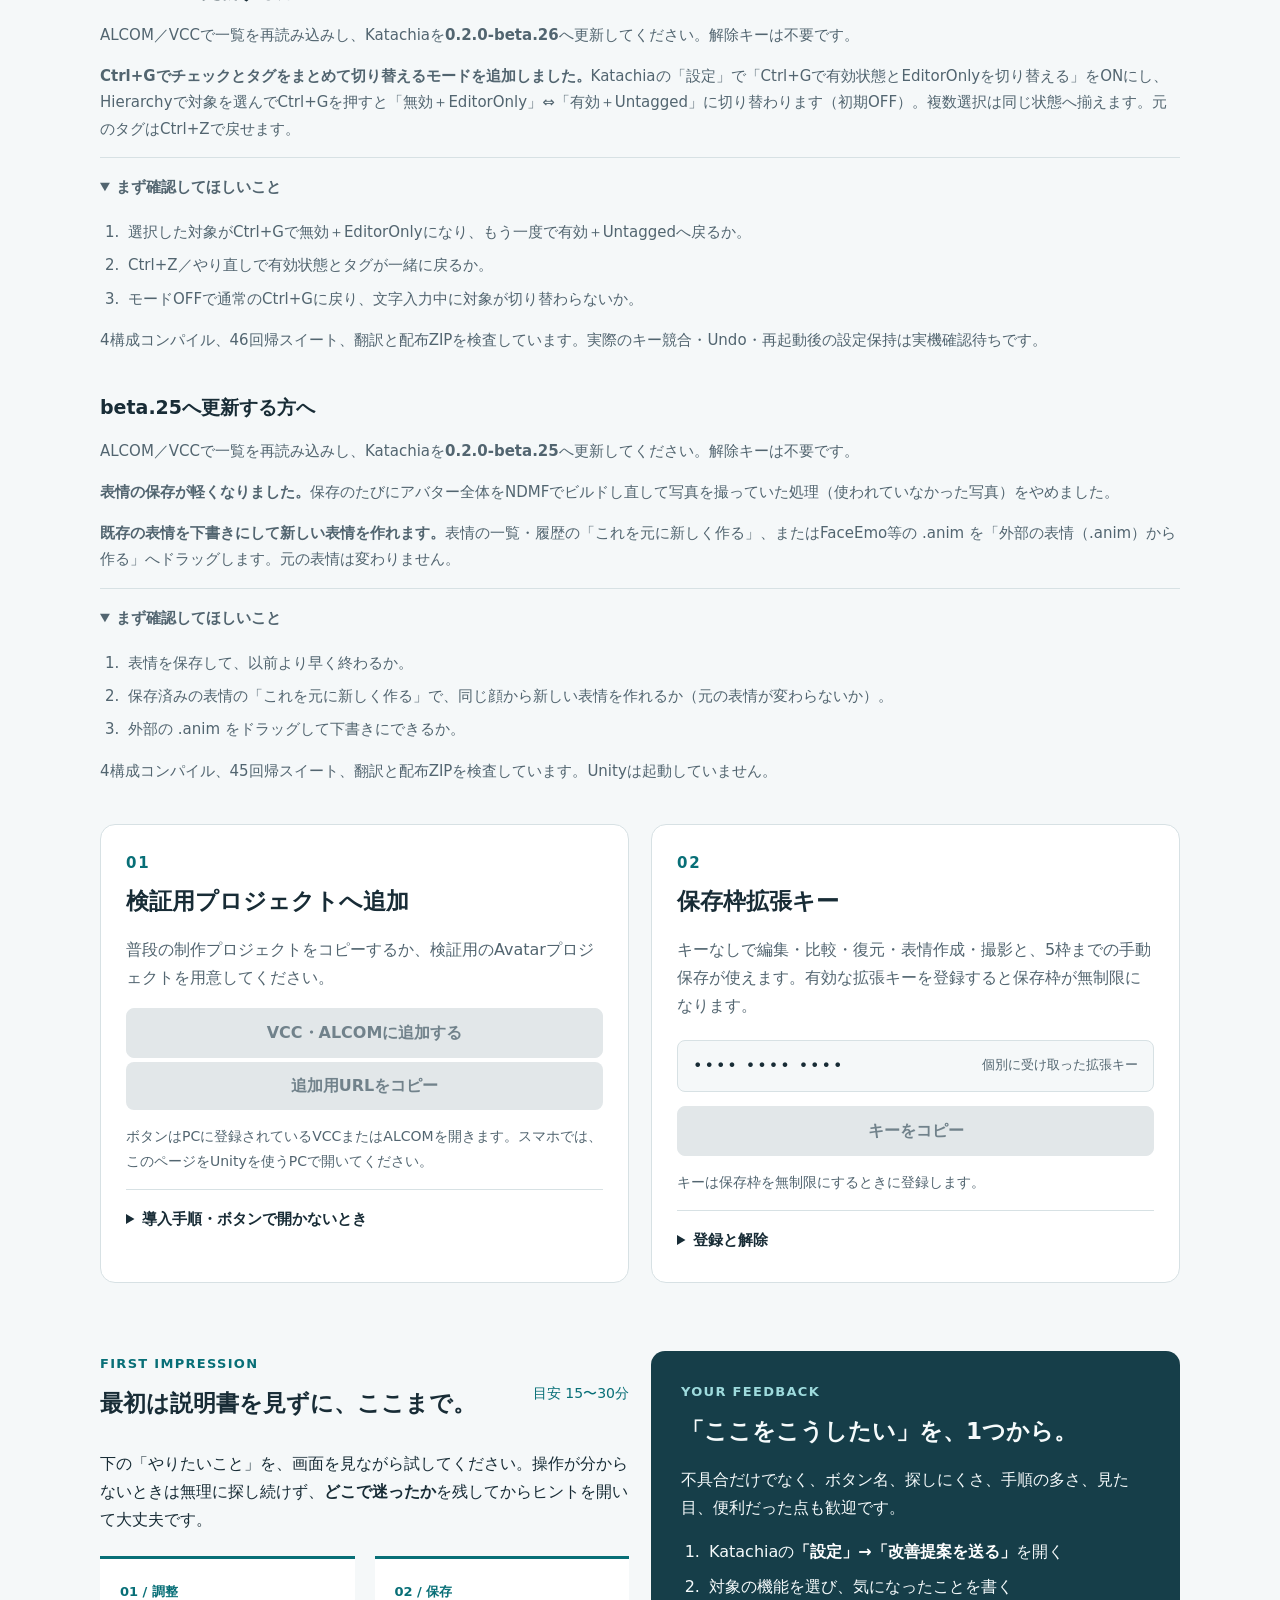
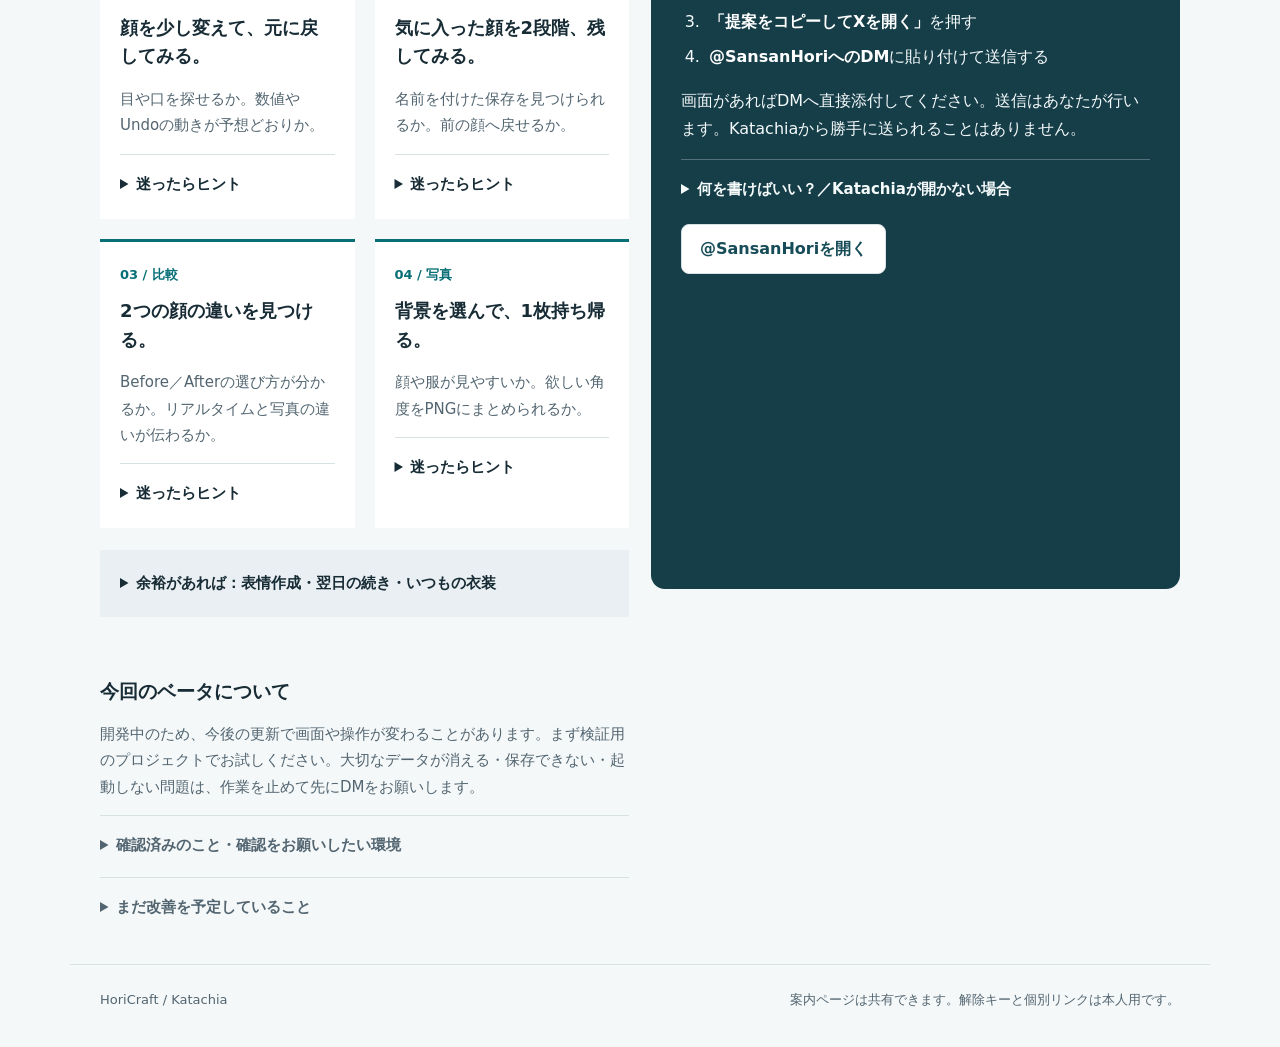
==== commit 781e2709: "Publish Katachia beta.31 history and preview capture" ====
--- a/site/katachia/index.html
+++ b/site/katachia/index.html
@@ -11,8 +11,18 @@
 <a class="skip" href="#install">導入へ進む</a>
 <header><a class="brand" href="#"><span class="symbol" aria-hidden="true">K</span>Katachia<span class="badge">BETA TEST</span></a><a class="quiet" href="#feedback">提案を送る</a></header>
 <main>
-<section class="intro"><p class="eyebrow">HoriCraft / BETA PREVIEW</p><h1>いつもの改変で、<br class="mobile">使い心地を教えてください。</h1><p>まずは15〜30分。正解を探すテストではありません。<br>迷った場所も、気に入った操作も、そのまま教えてもらえるとうれしいです。</p><div class="facts"><span id="version">0.2.0-beta.30</span><span>無料の手動保存はPC全体で5枠</span><span>Windows / Unity 2022.3</span></div></section>
+<section class="intro"><p class="eyebrow">HoriCraft / BETA PREVIEW</p><h1>いつもの改変で、<br class="mobile">使い心地を教えてください。</h1><p>まずは15〜30分。正解を探すテストではありません。<br>迷った場所も、気に入った操作も、そのまま教えてもらえるとうれしいです。</p><div class="facts"><span id="version">0.2.0-beta.31</span><span>無料の手動保存はPC全体で5枠</span><span>Windows / Unity 2022.3</span></div></section>
 <div id="connection" class="notice" role="status">配布情報を読み込んでいます…</div>
+<section class="small-print" id="update-beta31">
+  <h2>beta.31</h2>
+  <p>履歴の入口を右上に統一しました。明暗テーマの文字とボタンを見直し、撮影と顔の保存写真にはプレビューと同じ描画を使います。</p>
+  <p>ALCOM／VCCで一覧を再読み込みし、Katachiaを <strong>0.2.0-beta.31</strong> へ更新してください。</p>
+  <details><summary>更新後に試す</summary><ol>
+    <li>右上の「履歴」から保存した顔・表情・撮影済みを開く。</li>
+    <li>ライトとダークで文字と選択中のボタンを確認する。</li>
+    <li>「写真撮影」でプレビューと撮った写真を見比べる。単体撮影では表情の .anim も試す。</li>
+  </ol></details>
+</section>
 <section class="small-print" id="update-beta30">
   <h2>beta.30</h2>
   <p>画面の背景と通常ボタンをUnity標準の明暗テーマに合わせました。保存・撮影・削除は控えめな緑・青・赤で区別できます。</p>
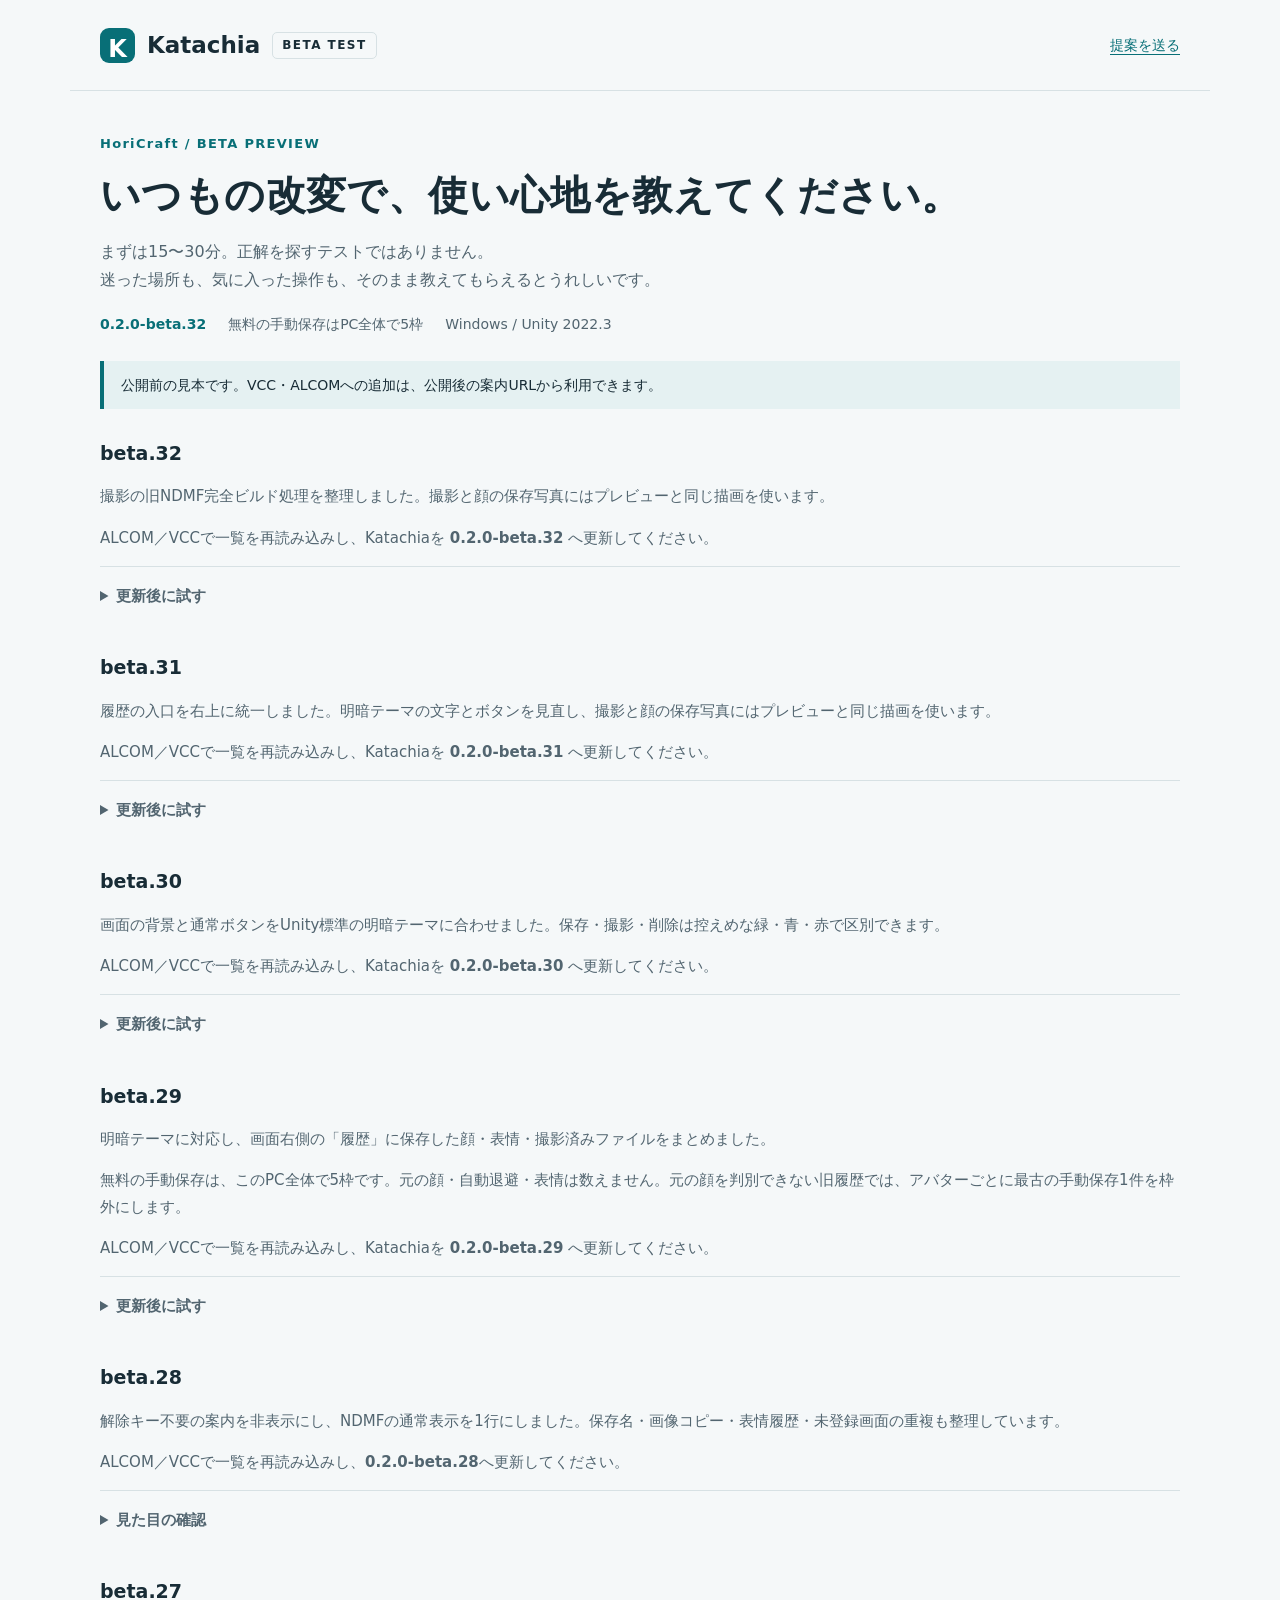
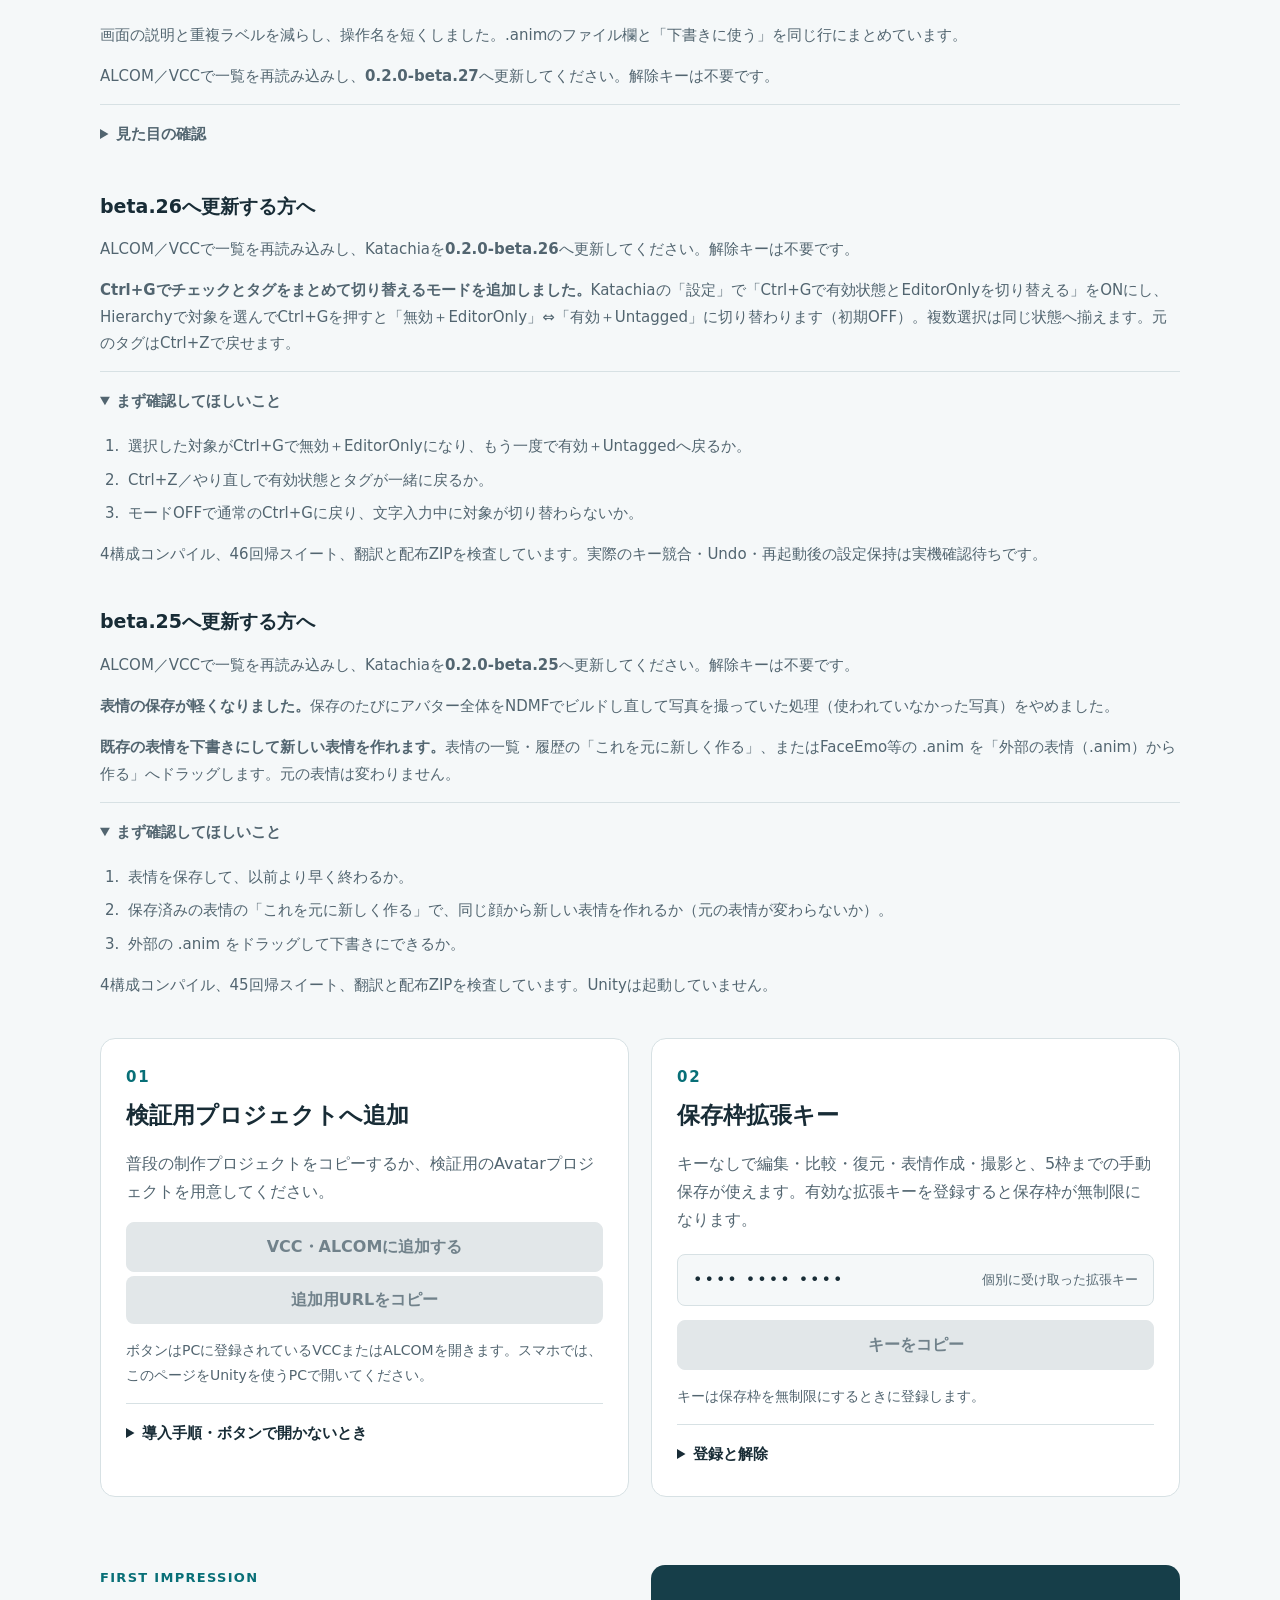
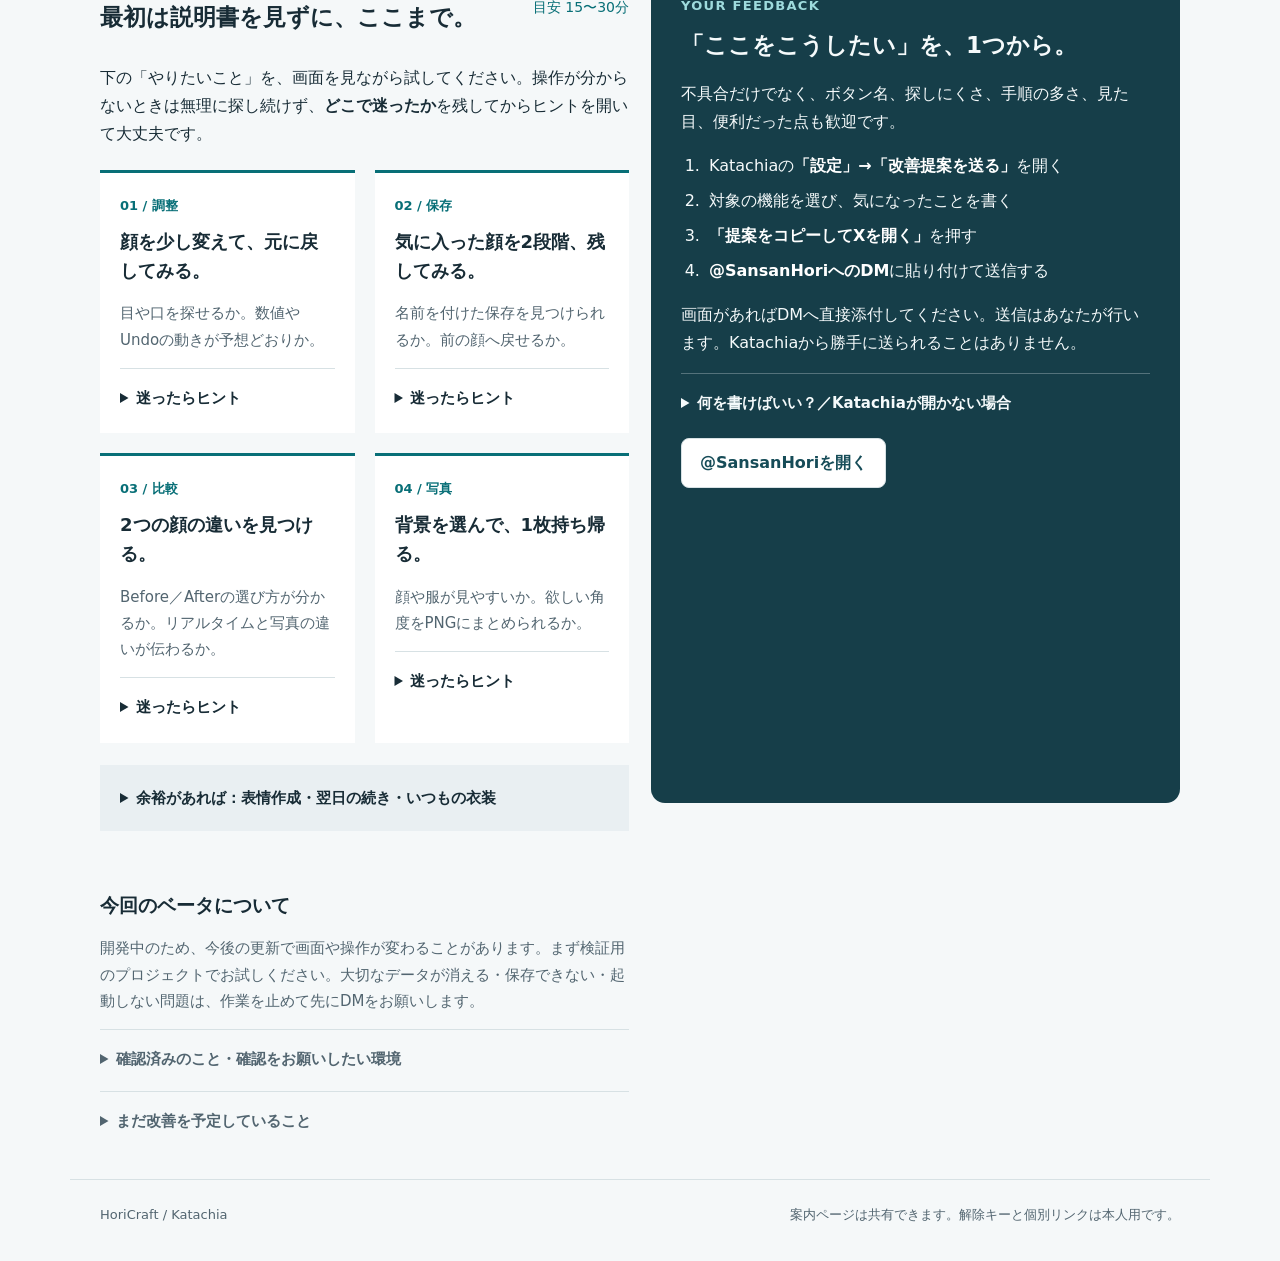
==== commit d069a91d: "Publish Katachia beta.32 photography cleanup" ====
--- a/site/katachia/index.html
+++ b/site/katachia/index.html
@@ -11,8 +11,18 @@
 <a class="skip" href="#install">導入へ進む</a>
 <header><a class="brand" href="#"><span class="symbol" aria-hidden="true">K</span>Katachia<span class="badge">BETA TEST</span></a><a class="quiet" href="#feedback">提案を送る</a></header>
 <main>
-<section class="intro"><p class="eyebrow">HoriCraft / BETA PREVIEW</p><h1>いつもの改変で、<br class="mobile">使い心地を教えてください。</h1><p>まずは15〜30分。正解を探すテストではありません。<br>迷った場所も、気に入った操作も、そのまま教えてもらえるとうれしいです。</p><div class="facts"><span id="version">0.2.0-beta.31</span><span>無料の手動保存はPC全体で5枠</span><span>Windows / Unity 2022.3</span></div></section>
+<section class="intro"><p class="eyebrow">HoriCraft / BETA PREVIEW</p><h1>いつもの改変で、<br class="mobile">使い心地を教えてください。</h1><p>まずは15〜30分。正解を探すテストではありません。<br>迷った場所も、気に入った操作も、そのまま教えてもらえるとうれしいです。</p><div class="facts"><span id="version">0.2.0-beta.32</span><span>無料の手動保存はPC全体で5枠</span><span>Windows / Unity 2022.3</span></div></section>
 <div id="connection" class="notice" role="status">配布情報を読み込んでいます…</div>
+<section class="small-print" id="update-beta32">
+  <h2>beta.32</h2>
+  <p>撮影の旧NDMF完全ビルド処理を整理しました。撮影と顔の保存写真にはプレビューと同じ描画を使います。</p>
+  <p>ALCOM／VCCで一覧を再読み込みし、Katachiaを <strong>0.2.0-beta.32</strong> へ更新してください。</p>
+  <details><summary>更新後に試す</summary><ol>
+    <li>右上の「履歴」から保存した顔・表情・撮影済みを開く。</li>
+    <li>ライトとダークで文字と選択中のボタンを確認する。</li>
+    <li>「写真撮影」でプレビューと撮った写真を見比べる。単体撮影では表情の .anim も試す。</li>
+  </ol></details>
+</section>
 <section class="small-print" id="update-beta31">
   <h2>beta.31</h2>
   <p>履歴の入口を右上に統一しました。明暗テーマの文字とボタンを見直し、撮影と顔の保存写真にはプレビューと同じ描画を使います。</p>
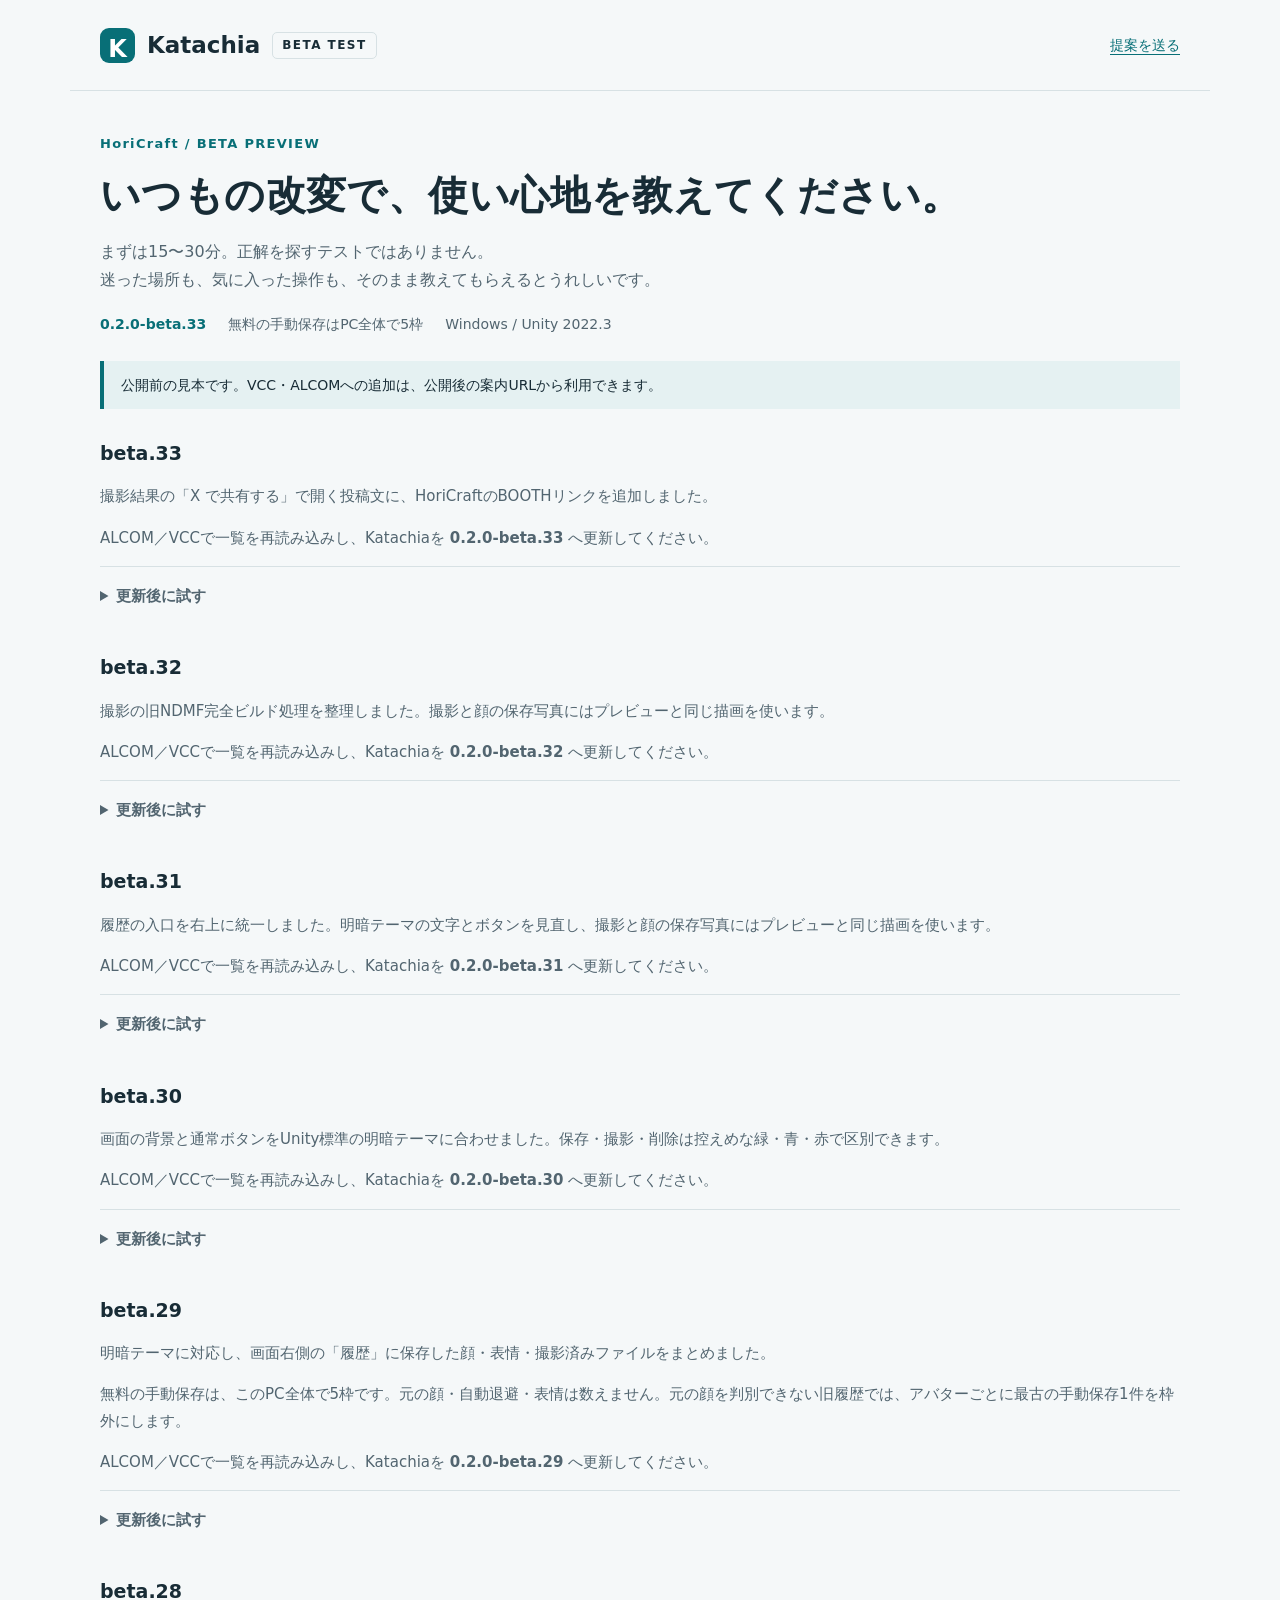
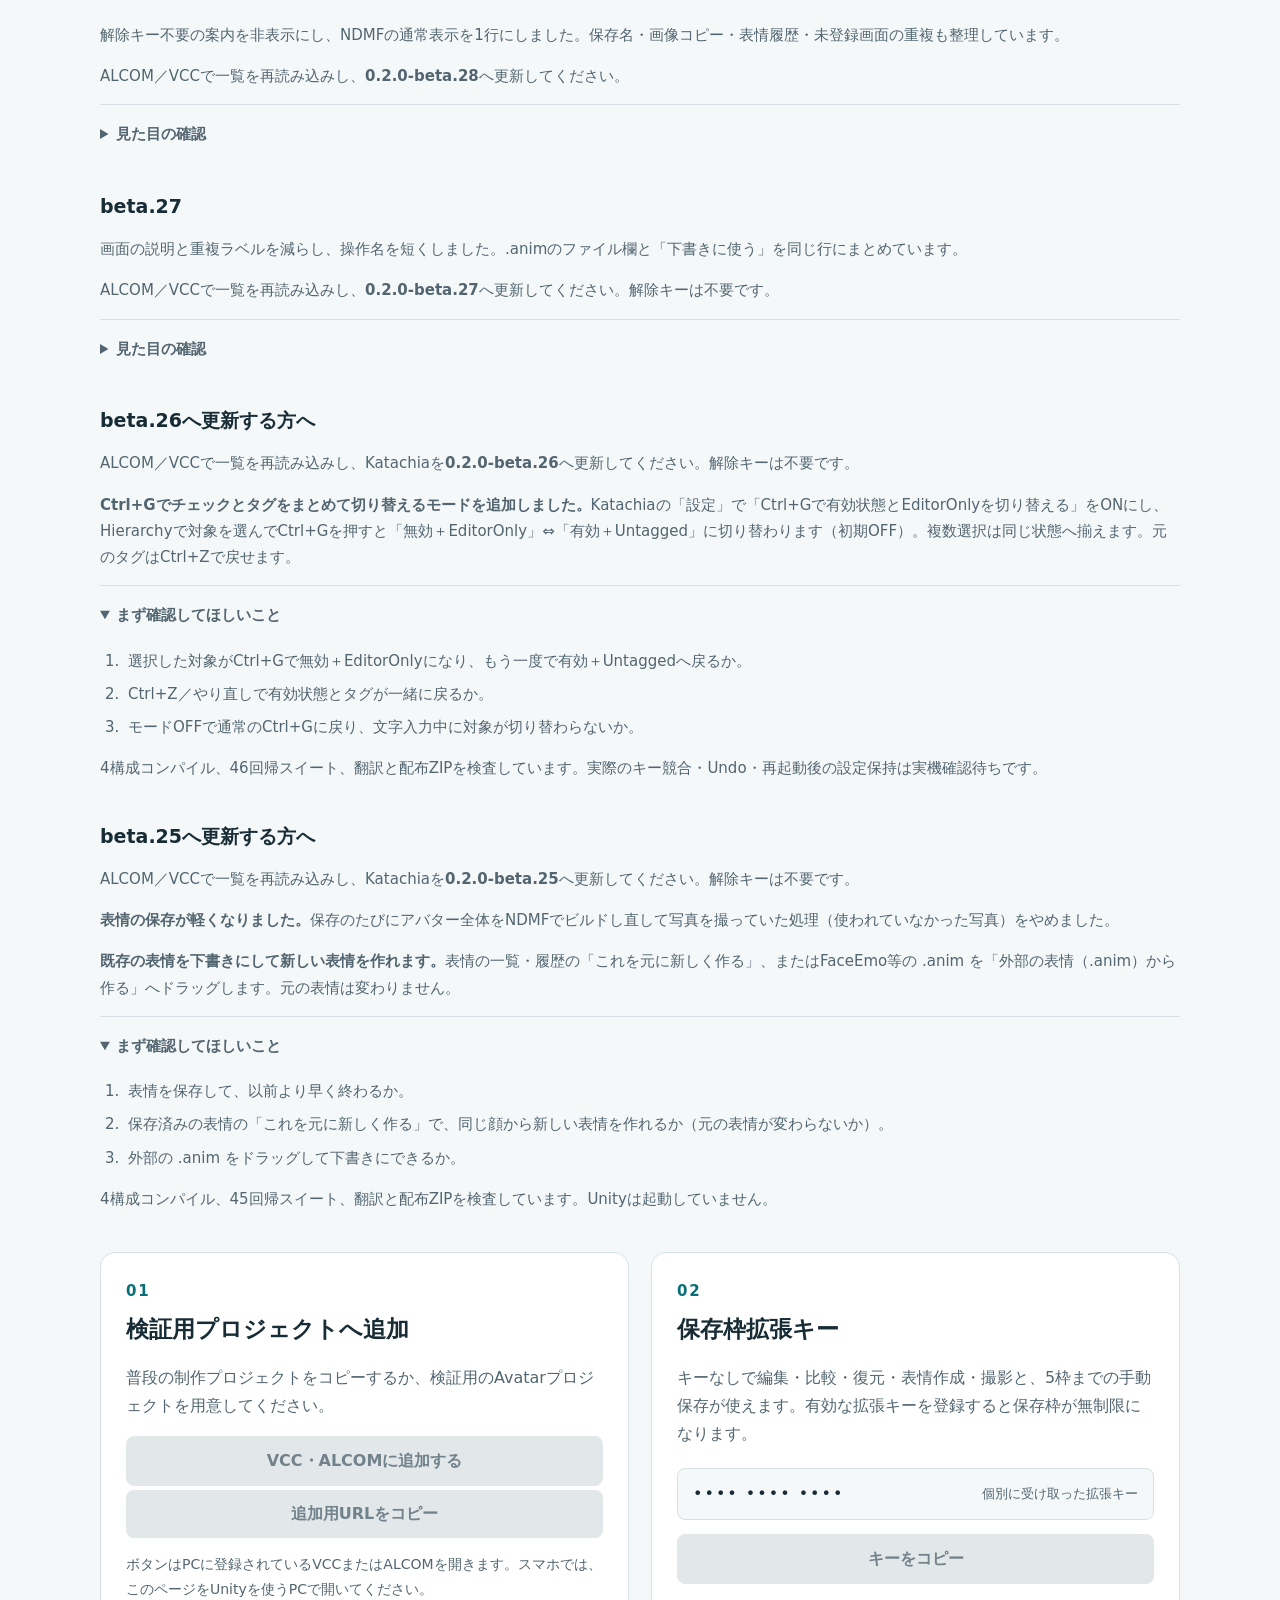
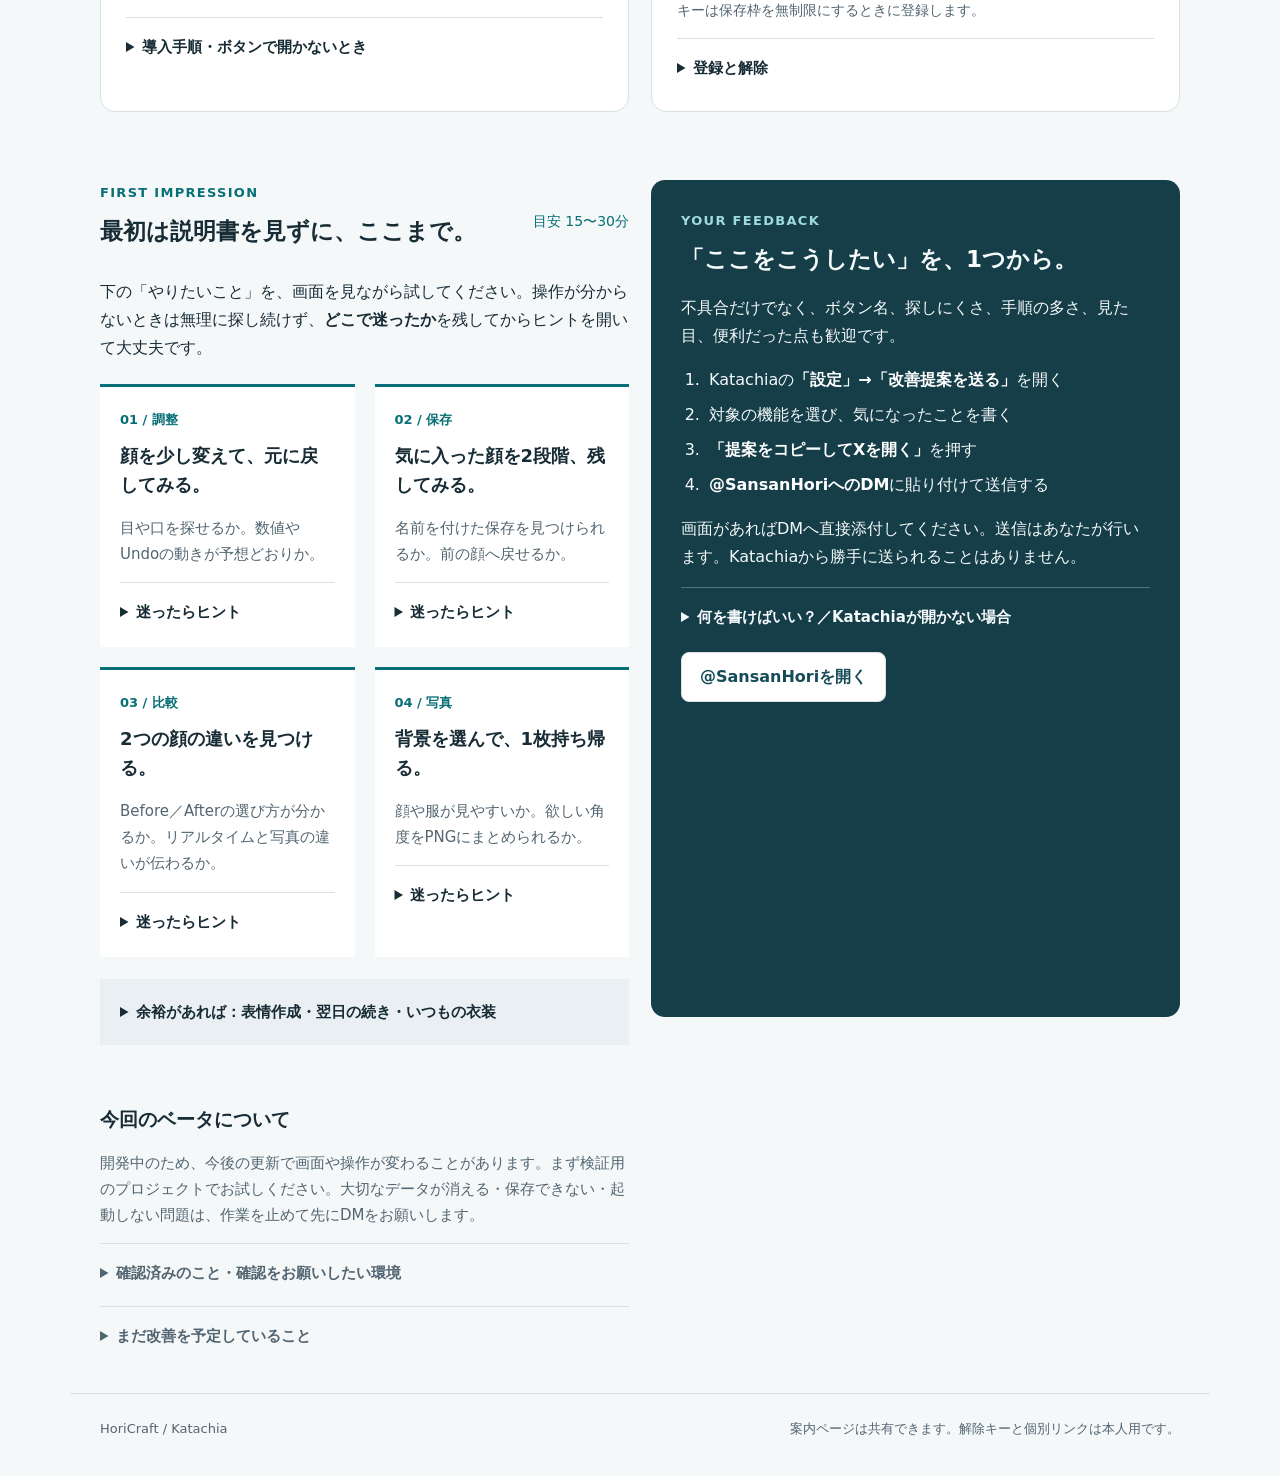
==== commit 468c0851: "Publish Katachia beta.33 with BOOTH sharing link" ====
--- a/site/katachia/index.html
+++ b/site/katachia/index.html
@@ -11,8 +11,14 @@
 <a class="skip" href="#install">導入へ進む</a>
 <header><a class="brand" href="#"><span class="symbol" aria-hidden="true">K</span>Katachia<span class="badge">BETA TEST</span></a><a class="quiet" href="#feedback">提案を送る</a></header>
 <main>
-<section class="intro"><p class="eyebrow">HoriCraft / BETA PREVIEW</p><h1>いつもの改変で、<br class="mobile">使い心地を教えてください。</h1><p>まずは15〜30分。正解を探すテストではありません。<br>迷った場所も、気に入った操作も、そのまま教えてもらえるとうれしいです。</p><div class="facts"><span id="version">0.2.0-beta.32</span><span>無料の手動保存はPC全体で5枠</span><span>Windows / Unity 2022.3</span></div></section>
+<section class="intro"><p class="eyebrow">HoriCraft / BETA PREVIEW</p><h1>いつもの改変で、<br class="mobile">使い心地を教えてください。</h1><p>まずは15〜30分。正解を探すテストではありません。<br>迷った場所も、気に入った操作も、そのまま教えてもらえるとうれしいです。</p><div class="facts"><span id="version">0.2.0-beta.33</span><span>無料の手動保存はPC全体で5枠</span><span>Windows / Unity 2022.3</span></div></section>
 <div id="connection" class="notice" role="status">配布情報を読み込んでいます…</div>
+<section class="small-print" id="update-beta33">
+  <h2>beta.33</h2>
+  <p>撮影結果の「X で共有する」で開く投稿文に、HoriCraftのBOOTHリンクを追加しました。</p>
+  <p>ALCOM／VCCで一覧を再読み込みし、Katachiaを <strong>0.2.0-beta.33</strong> へ更新してください。</p>
+  <details><summary>更新後に試す</summary><p>撮影結果で「X で共有する」を押し、投稿文のハッシュタグの下に https://horicraft.booth.pm/ が入ることを確認してください。</p></details>
+</section>
 <section class="small-print" id="update-beta32">
   <h2>beta.32</h2>
   <p>撮影の旧NDMF完全ビルド処理を整理しました。撮影と顔の保存写真にはプレビューと同じ描画を使います。</p>
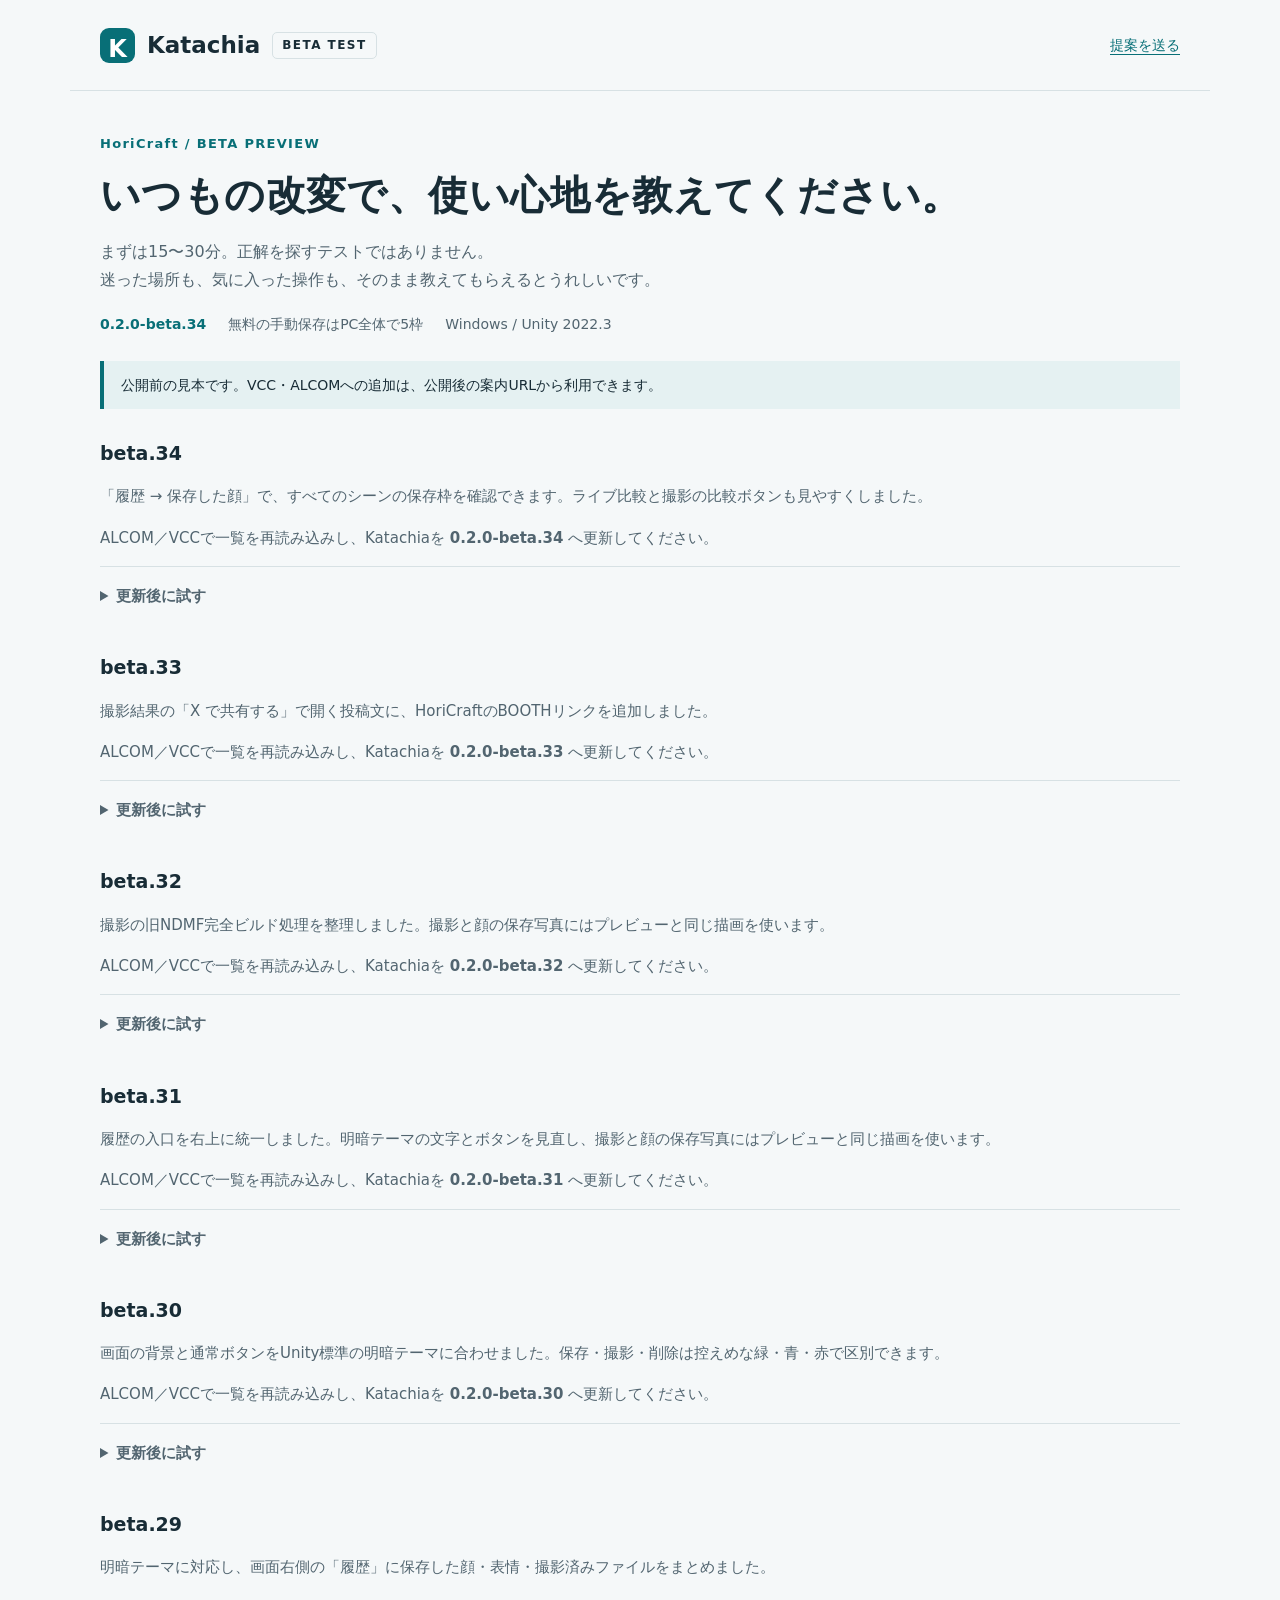
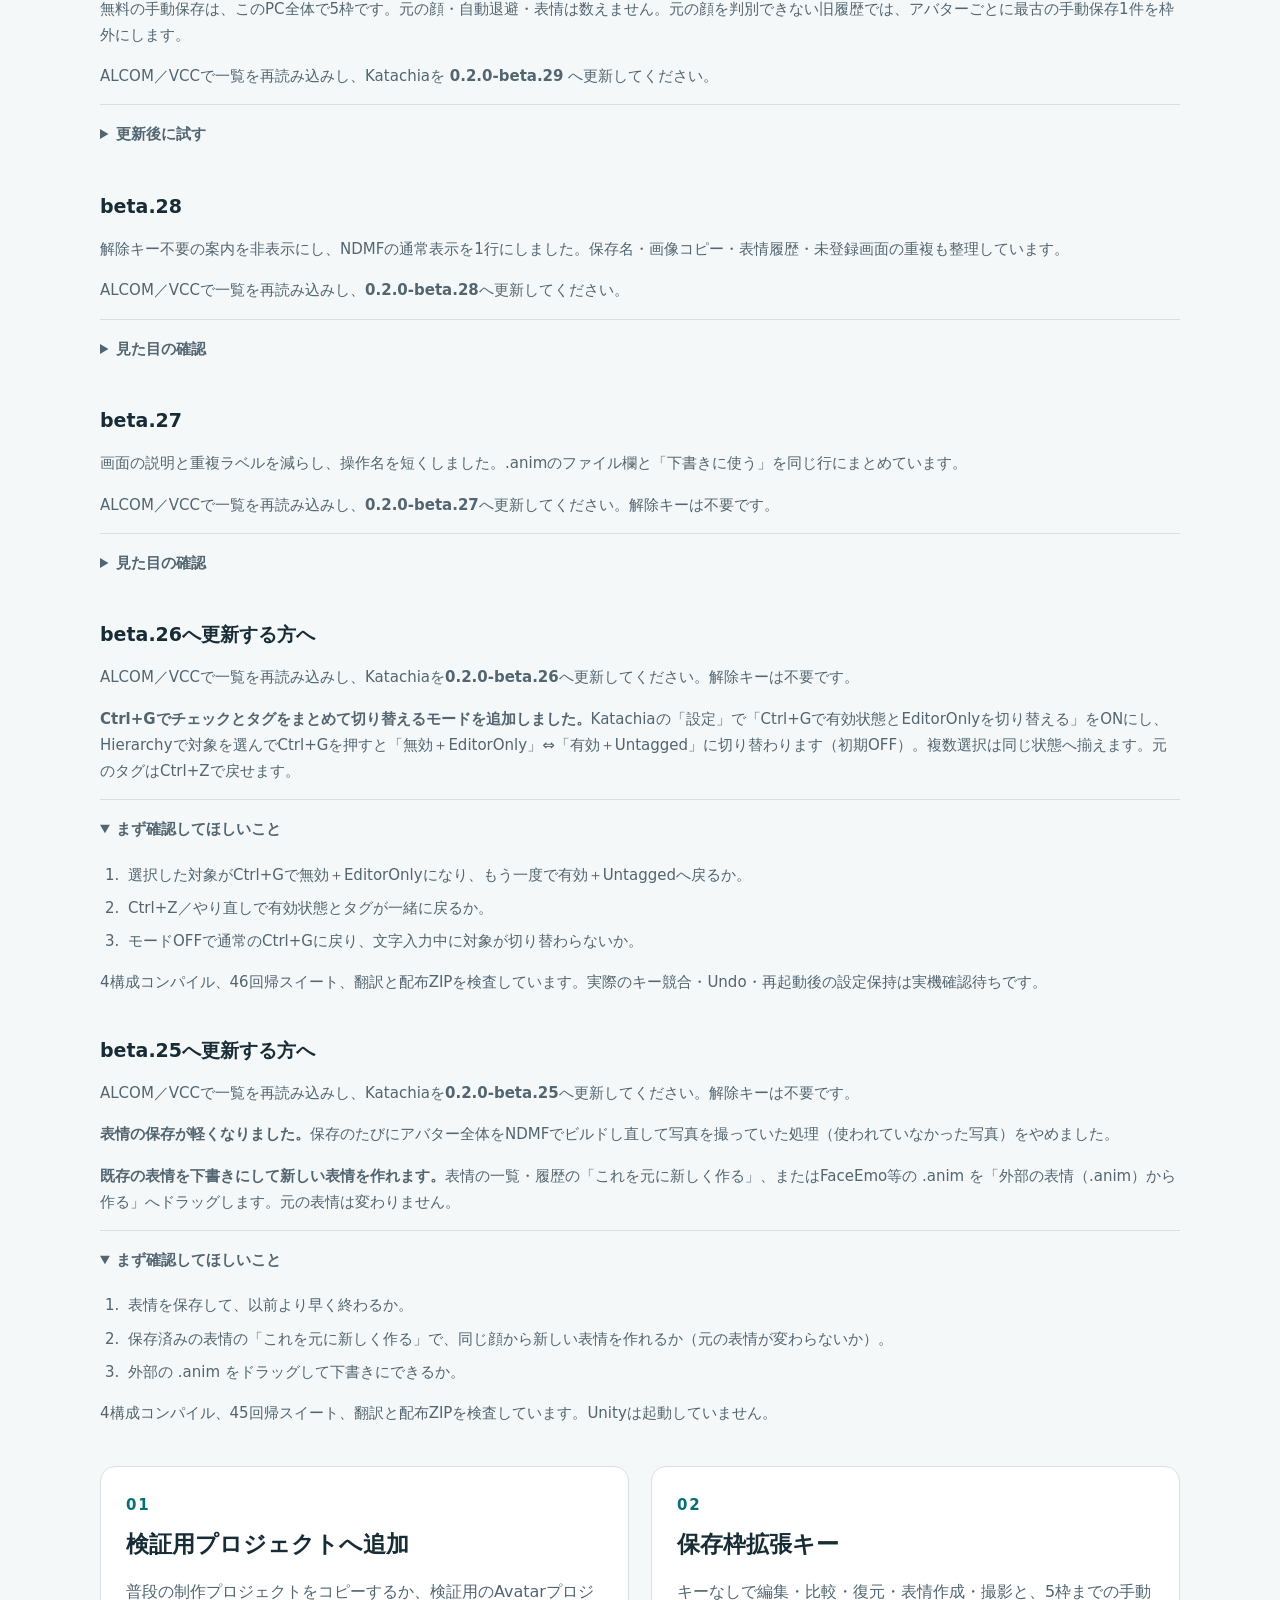
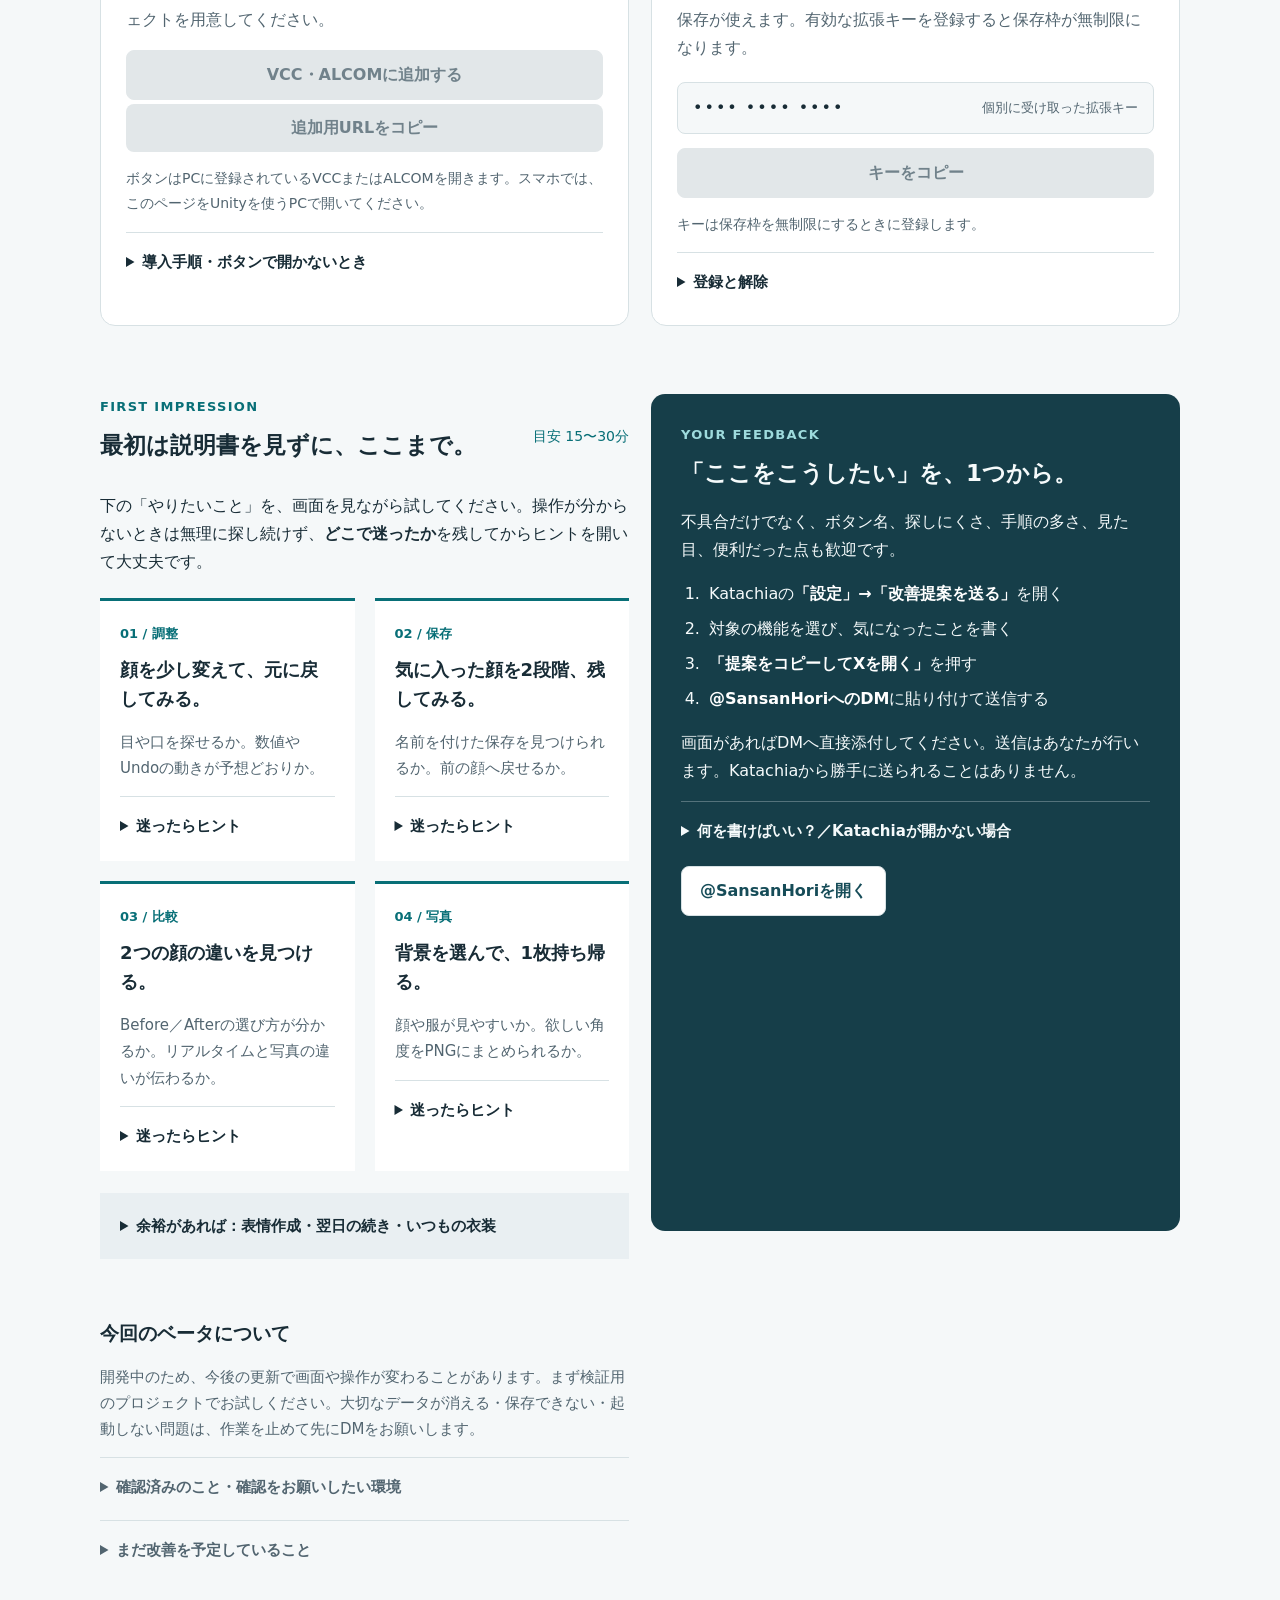
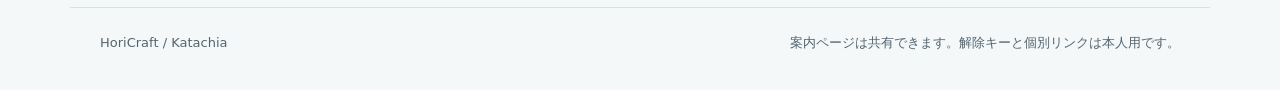
==== commit f5e64da8: "Publish Katachia beta.34 all-scene save slot management" ====
--- a/site/katachia/index.html
+++ b/site/katachia/index.html
@@ -11,8 +11,14 @@
 <a class="skip" href="#install">導入へ進む</a>
 <header><a class="brand" href="#"><span class="symbol" aria-hidden="true">K</span>Katachia<span class="badge">BETA TEST</span></a><a class="quiet" href="#feedback">提案を送る</a></header>
 <main>
-<section class="intro"><p class="eyebrow">HoriCraft / BETA PREVIEW</p><h1>いつもの改変で、<br class="mobile">使い心地を教えてください。</h1><p>まずは15〜30分。正解を探すテストではありません。<br>迷った場所も、気に入った操作も、そのまま教えてもらえるとうれしいです。</p><div class="facts"><span id="version">0.2.0-beta.33</span><span>無料の手動保存はPC全体で5枠</span><span>Windows / Unity 2022.3</span></div></section>
+<section class="intro"><p class="eyebrow">HoriCraft / BETA PREVIEW</p><h1>いつもの改変で、<br class="mobile">使い心地を教えてください。</h1><p>まずは15〜30分。正解を探すテストではありません。<br>迷った場所も、気に入った操作も、そのまま教えてもらえるとうれしいです。</p><div class="facts"><span id="version">0.2.0-beta.34</span><span>無料の手動保存はPC全体で5枠</span><span>Windows / Unity 2022.3</span></div></section>
 <div id="connection" class="notice" role="status">配布情報を読み込んでいます…</div>
+<section class="small-print" id="update-beta34">
+  <h2>beta.34</h2>
+  <p>「履歴 → 保存した顔」で、すべてのシーンの保存枠を確認できます。ライブ比較と撮影の比較ボタンも見やすくしました。</p>
+  <p>ALCOM／VCCで一覧を再読み込みし、Katachiaを <strong>0.2.0-beta.34</strong> へ更新してください。</p>
+  <details><summary>更新後に試す</summary><ul><li>「履歴 → 保存した顔 → すべてのシーン」でシーン名・アバター名・サムネイルを確認します。プレビューを折りたたむと右上の枠数からも開けます。</li><li>ライブ比較と写真撮影の「1枚で比較」で、5つのボタンの間隔、折り返し、選択状態を確認します。</li></ul></details>
+</section>
 <section class="small-print" id="update-beta33">
   <h2>beta.33</h2>
   <p>撮影結果の「X で共有する」で開く投稿文に、HoriCraftのBOOTHリンクを追加しました。</p>
